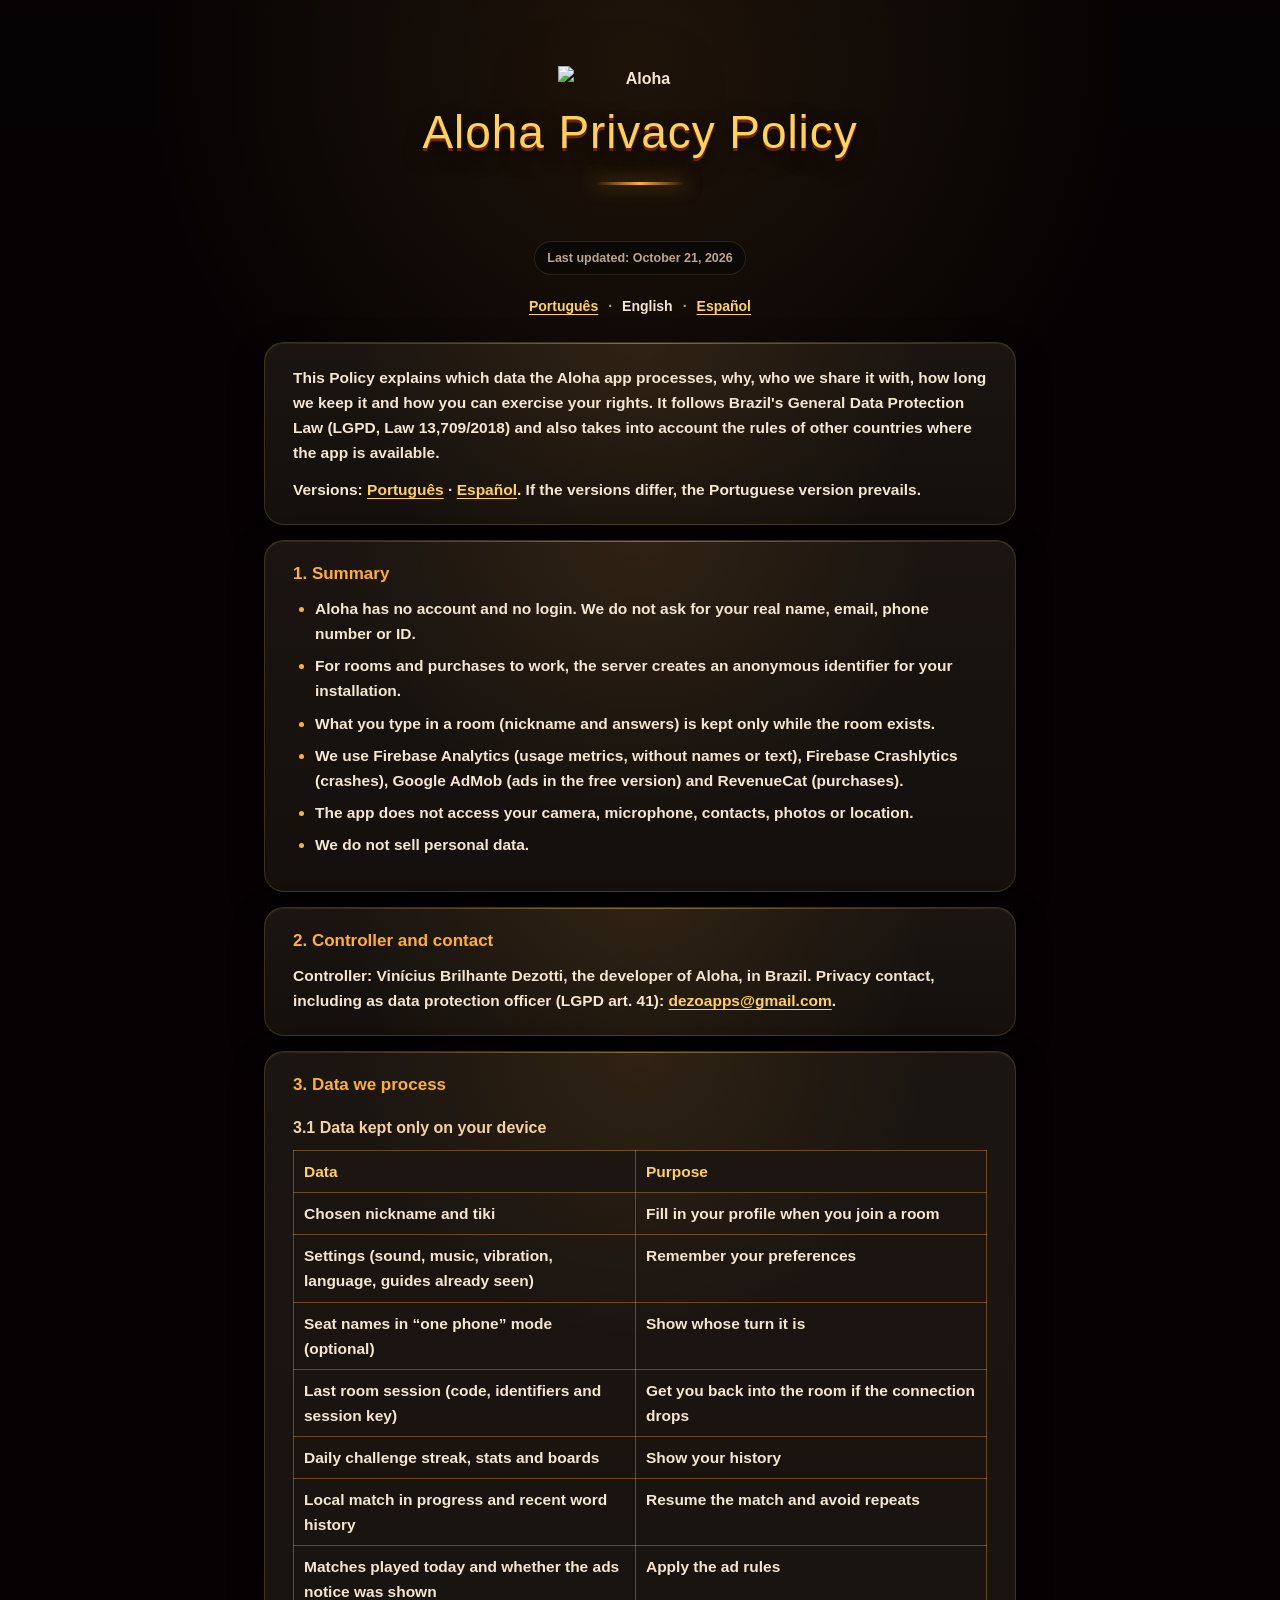
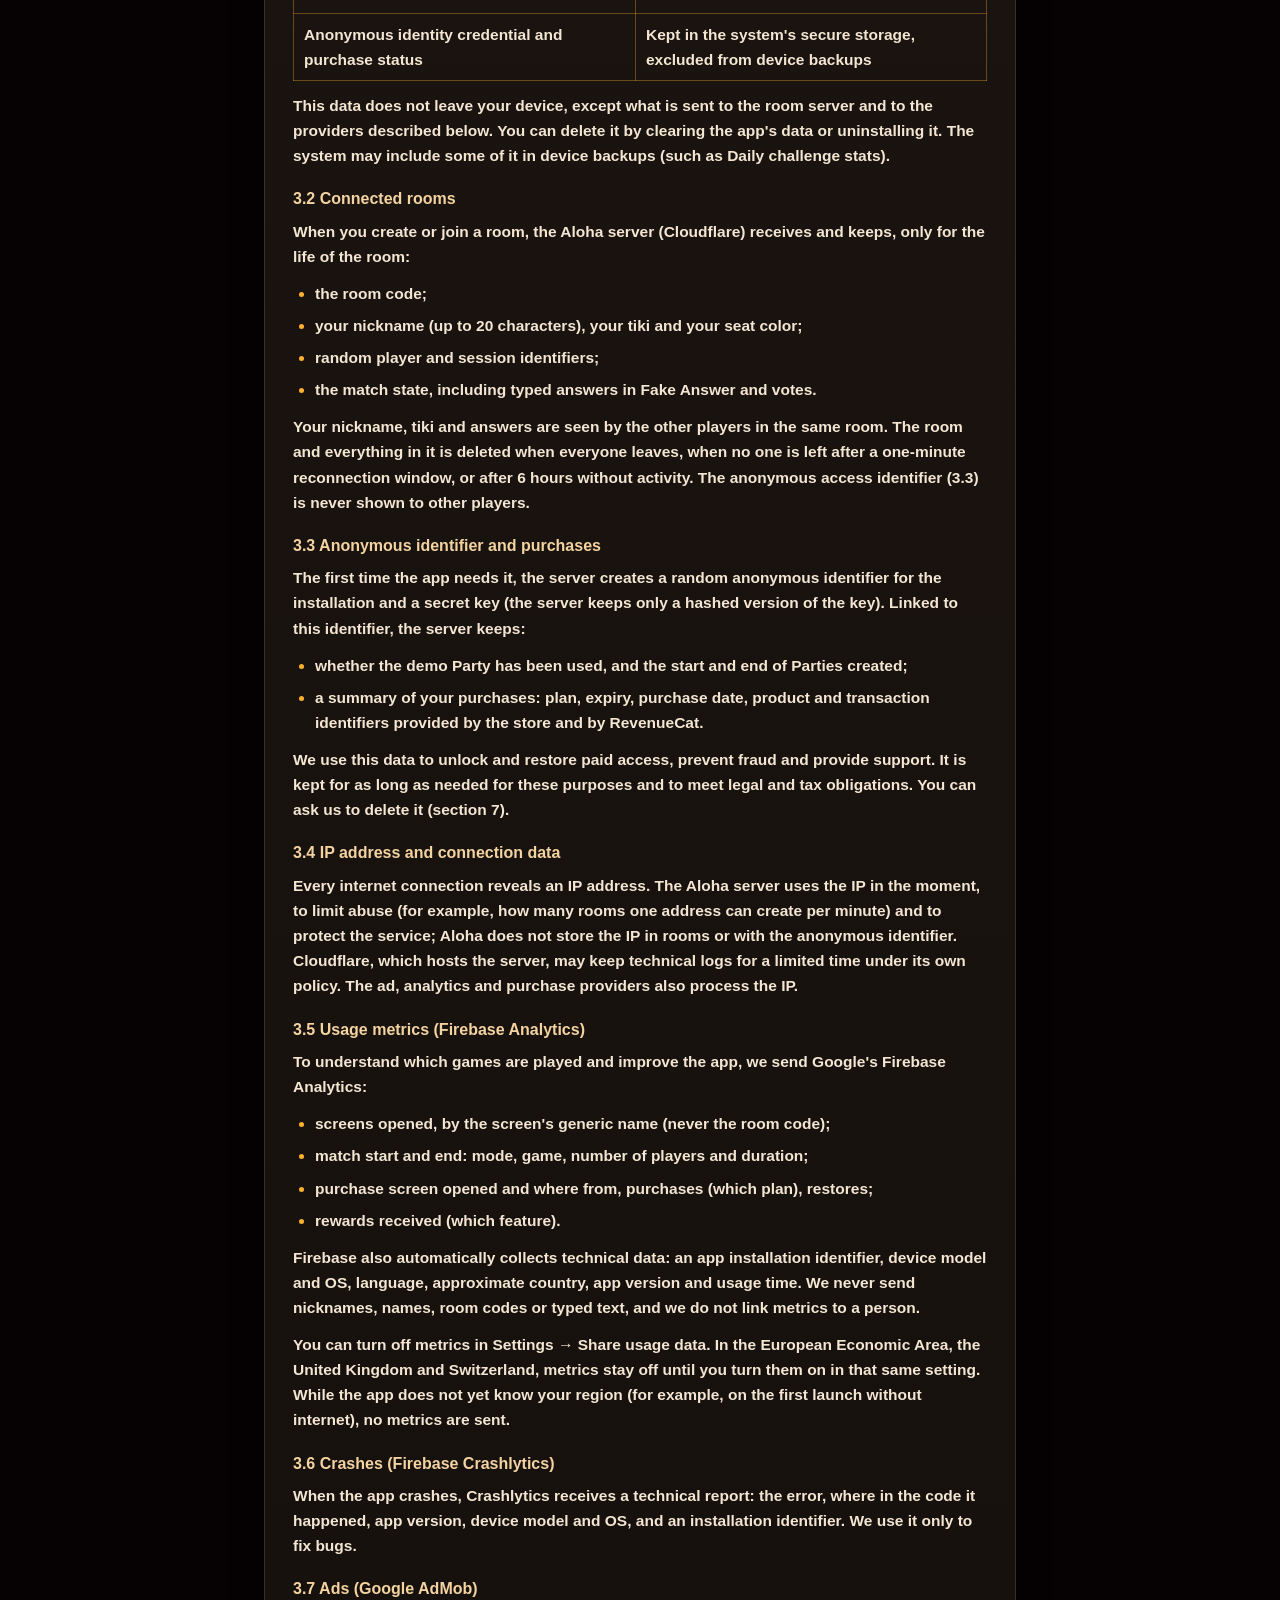
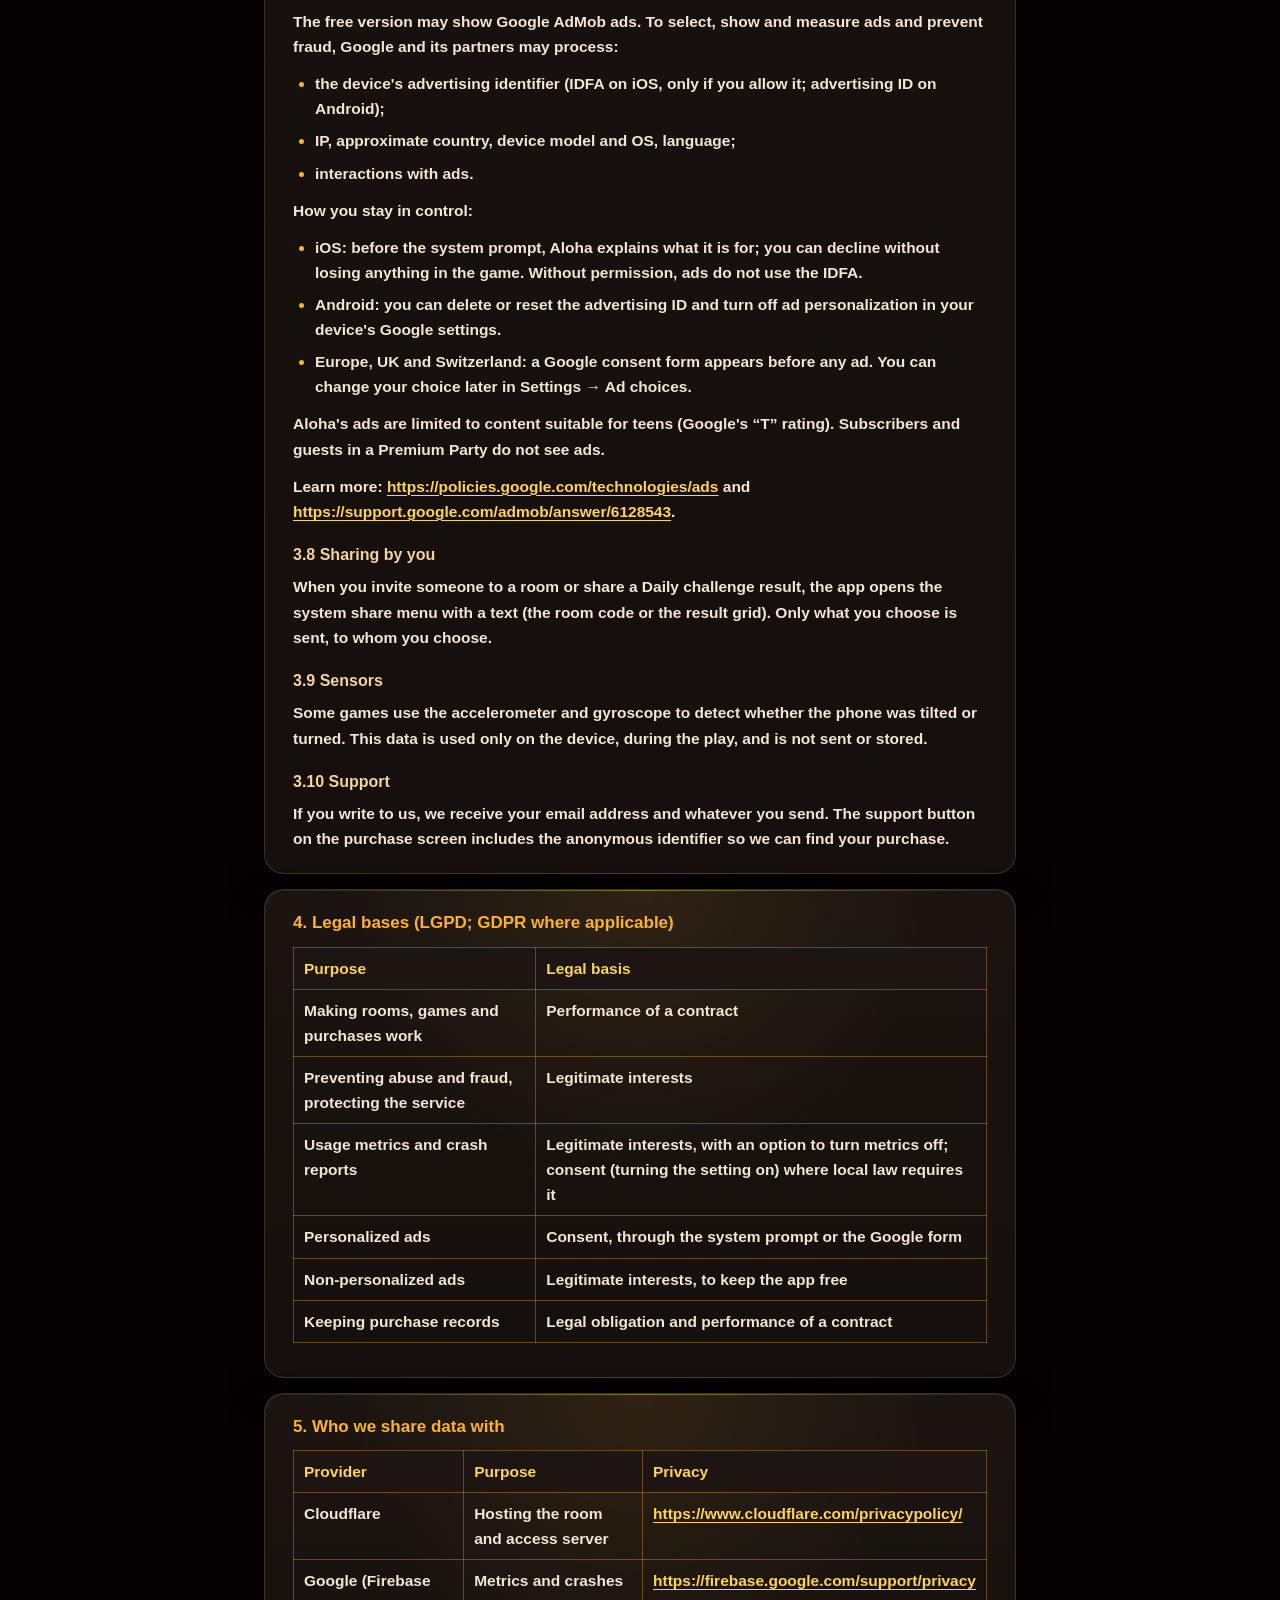
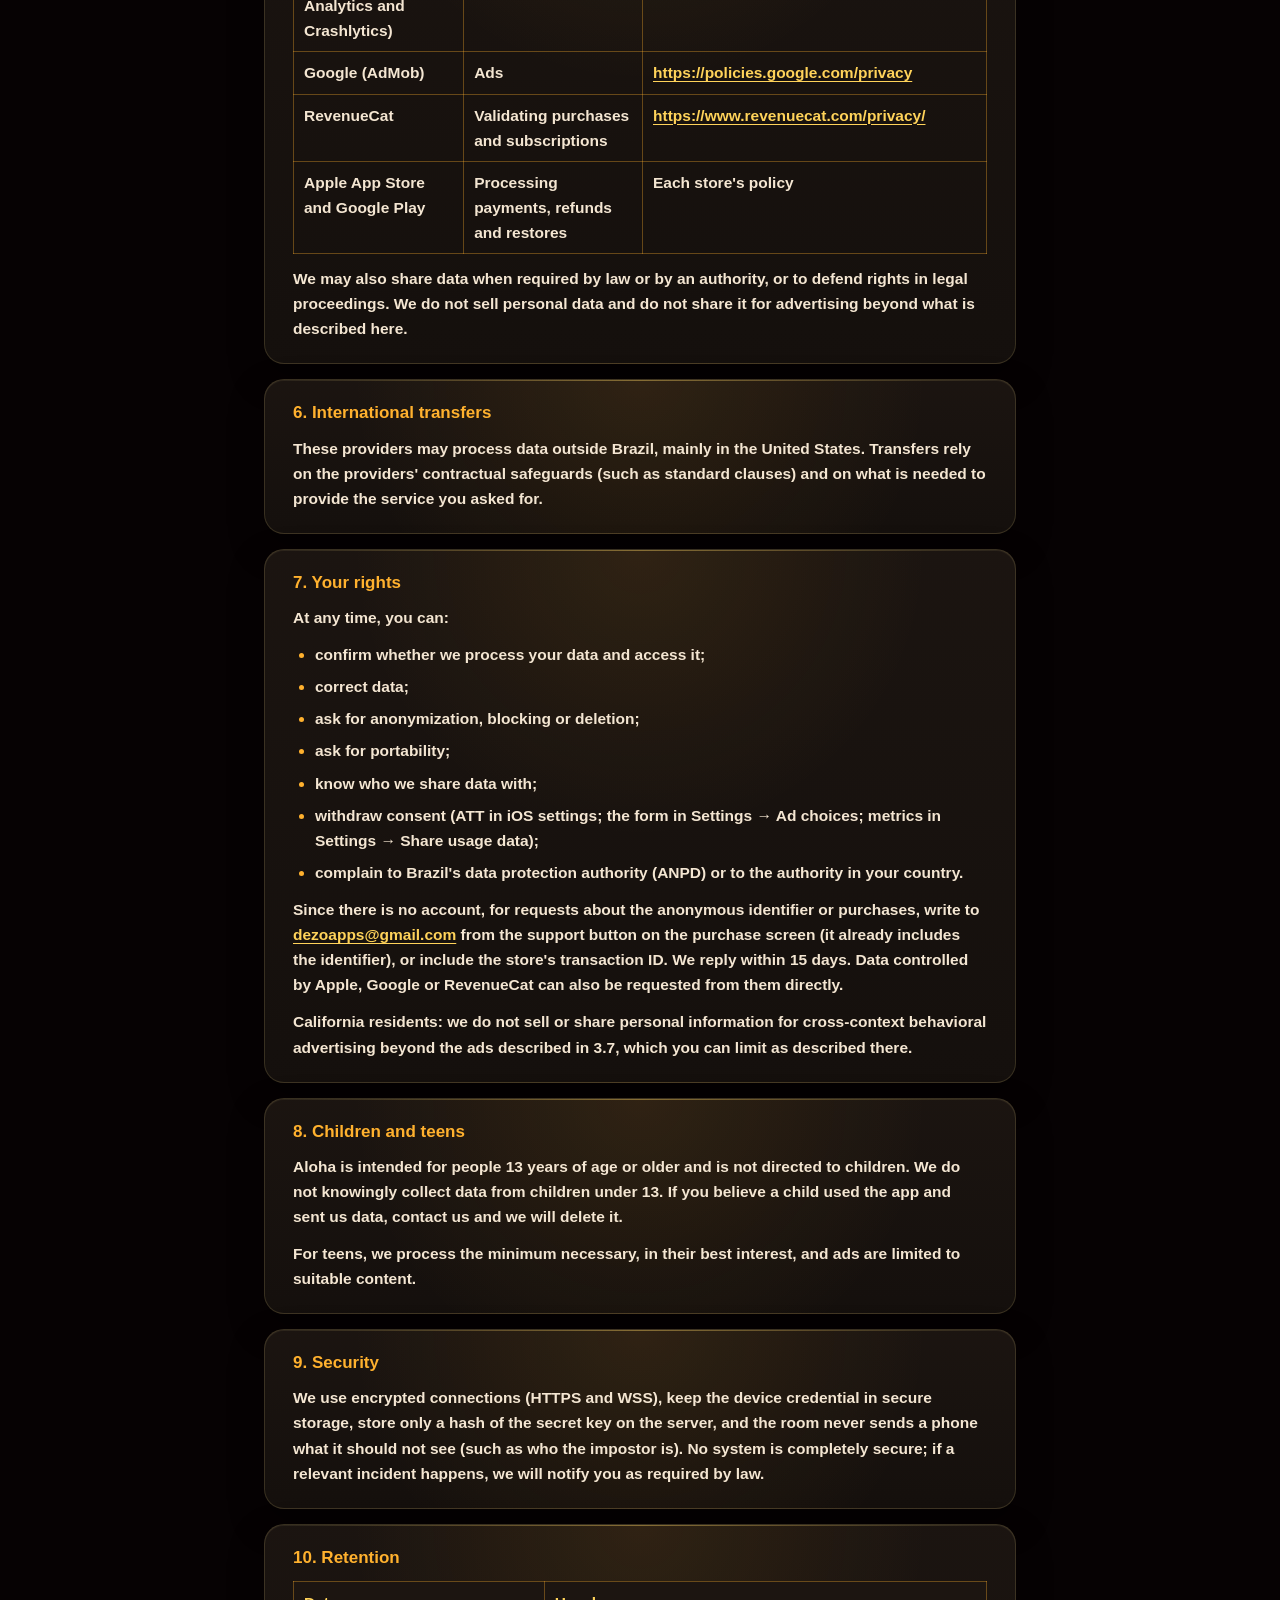
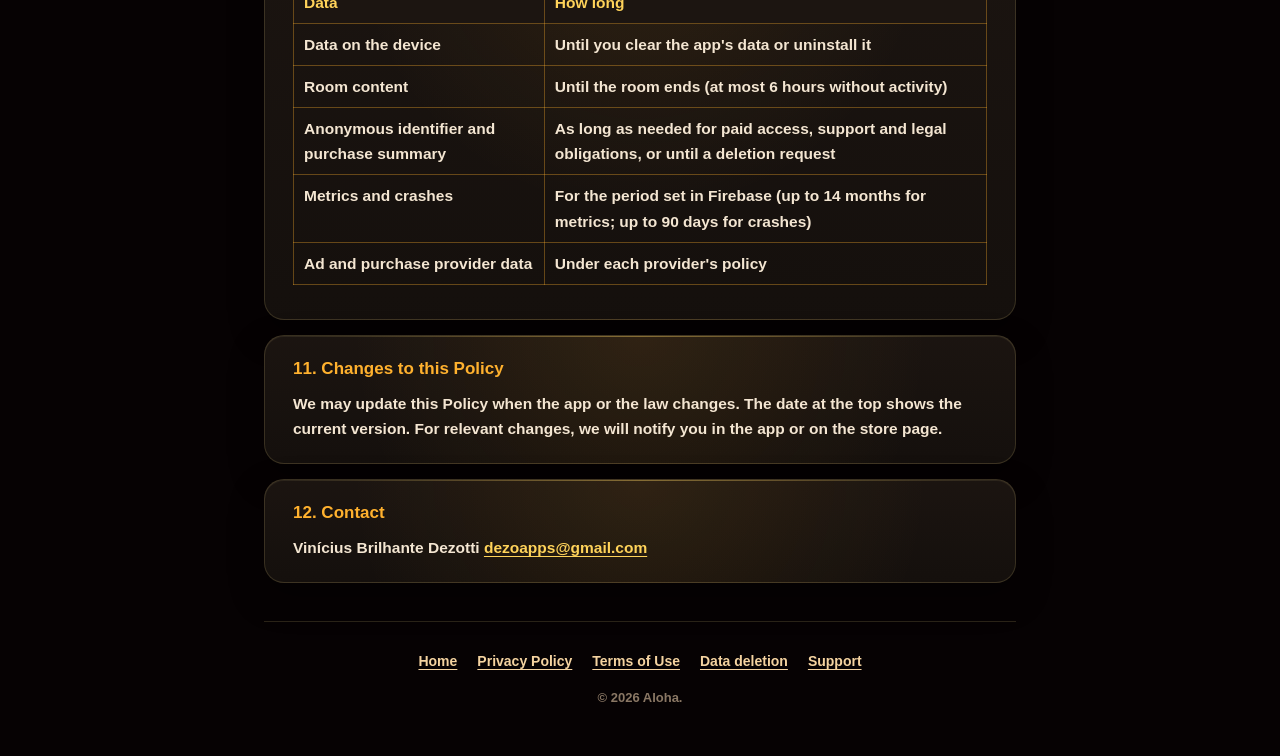
==== privacy-policy/en/index.html @ b7cdd17b "docs(site): atualiza termos e privacidade nos três idiomas" ====
<!doctype html>
<html lang="en">
<head>
<meta charset="utf-8">
<meta name="viewport" content="width=device-width, initial-scale=1">
<title>Aloha Privacy Policy</title>
<meta name="description" content="Aloha Privacy Policy — Aloha.">
<link rel="stylesheet" href="../../assets/style.css">
<link rel="alternate" hreflang="pt-BR" href="https://playaloha.github.io/public/privacy-policy/">
<link rel="alternate" hreflang="en" href="https://playaloha.github.io/public/privacy-policy/en/">
<link rel="alternate" hreflang="es" href="https://playaloha.github.io/public/privacy-policy/es/">
</head>
<body>
<main>
  <div class="hero">
    <img class="logo small" src="../../assets/aloha-logo-hero.png" alt="Aloha">
    <h1>Aloha Privacy Policy</h1>
  </div>

  <p class="updated">Last updated: October 21, 2026</p>
  <nav class="language-links" aria-label="Languages">
    <a href="../../privacy-policy/" hreflang="pt-BR" lang="pt-BR">Português</a> · <a href="../../privacy-policy/en/" hreflang="en" lang="en" aria-current="page">English</a> · <a href="../../privacy-policy/es/" hreflang="es" lang="es">Español</a>
  </nav>

  <article class="legal">
    <section>
      <p>This Policy explains which data the Aloha app processes, why, who we share it with, how long we keep it and how you can exercise your rights. It follows Brazil's General Data Protection Law (LGPD, Law 13,709/2018) and also takes into account the rules of other countries where the app is available.</p>
      <p>Versions: <a href="../../privacy-policy/">Português</a> · <a href="../../privacy-policy/es/">Español</a>. If the versions differ, the Portuguese version prevails.</p>
    </section>
    <section>
      <h2>1. Summary</h2>
      <ul>
      <li>Aloha has <strong>no account and no login</strong>. We do not ask for your real name, email, phone number or ID.</li>
      <li>For rooms and purchases to work, the server creates an <strong>anonymous identifier</strong> for your installation.</li>
      <li>What you type in a room (nickname and answers) is kept <strong>only while the room exists</strong>.</li>
      <li>We use <strong>Firebase Analytics</strong> (usage metrics, without names or text), <strong>Firebase Crashlytics</strong> (crashes), <strong>Google AdMob</strong> (ads in the free version) and <strong>RevenueCat</strong> (purchases).</li>
      <li>The app <strong>does not access</strong> your camera, microphone, contacts, photos or location.</li>
      <li>We <strong>do not sell</strong> personal data.</li>
      </ul>
    </section>
    <section>
      <h2>2. Controller and contact</h2>
      <p>Controller: <strong>Vinícius Brilhante Dezotti</strong>, the developer of Aloha, in Brazil.
      Privacy contact, including as data protection officer (LGPD art. 41): <a href="mailto:dezoapps@gmail.com">dezoapps@gmail.com</a>.</p>
    </section>
    <section>
      <h2>3. Data we process</h2>
      <h3>3.1 Data kept only on your device</h3>
      <table>
      <thead>
      <tr>
      <th>Data</th>
      <th>Purpose</th>
      </tr>
      </thead>
      <tbody>
      <tr>
      <td>Chosen nickname and tiki</td>
      <td>Fill in your profile when you join a room</td>
      </tr>
      <tr>
      <td>Settings (sound, music, vibration, language, guides already seen)</td>
      <td>Remember your preferences</td>
      </tr>
      <tr>
      <td>Seat names in “one phone” mode (optional)</td>
      <td>Show whose turn it is</td>
      </tr>
      <tr>
      <td>Last room session (code, identifiers and session key)</td>
      <td>Get you back into the room if the connection drops</td>
      </tr>
      <tr>
      <td>Daily challenge streak, stats and boards</td>
      <td>Show your history</td>
      </tr>
      <tr>
      <td>Local match in progress and recent word history</td>
      <td>Resume the match and avoid repeats</td>
      </tr>
      <tr>
      <td>Matches played today and whether the ads notice was shown</td>
      <td>Apply the ad rules</td>
      </tr>
      <tr>
      <td>Anonymous identity credential and purchase status</td>
      <td>Kept in the system's <strong>secure storage</strong>, excluded from device backups</td>
      </tr>
      </tbody>
      </table>
      <p>This data does not leave your device, except what is sent to the room server and to the providers described below. You can delete it by clearing the app's data or uninstalling it. The system may include some of it in device backups (such as Daily challenge stats).</p>
      <h3>3.2 Connected rooms</h3>
      <p>When you create or join a room, the Aloha server (Cloudflare) receives and keeps, <strong>only for the life of the room</strong>:</p>
      <ul>
      <li>the room code;</li>
      <li>your nickname (up to 20 characters), your tiki and your seat color;</li>
      <li>random player and session identifiers;</li>
      <li>the match state, including <strong>typed answers</strong> in Fake Answer and votes.</li>
      </ul>
      <p>Your nickname, tiki and answers are seen by the other players in the same room. <strong>The room and everything in it is deleted</strong> when everyone leaves, when no one is left after a one-minute reconnection window, or after 6 hours without activity. The anonymous access identifier (3.3) is never shown to other players.</p>
      <h3>3.3 Anonymous identifier and purchases</h3>
      <p>The first time the app needs it, the server creates a random <strong>anonymous identifier</strong> for the installation and a secret key (the server keeps only a hashed version of the key). Linked to this identifier, the server keeps:</p>
      <ul>
      <li>whether the demo Party has been used, and the start and end of Parties created;</li>
      <li>a summary of your purchases: plan, expiry, purchase date, product and transaction identifiers provided by the store and by RevenueCat.</li>
      </ul>
      <p>We use this data to unlock and restore paid access, prevent fraud and provide support. It is kept for as long as needed for these purposes and to meet legal and tax obligations. You can ask us to delete it (section 7).</p>
      <h3>3.4 IP address and connection data</h3>
      <p>Every internet connection reveals an IP address. The Aloha server uses the IP <strong>in the moment</strong>, to limit abuse (for example, how many rooms one address can create per minute) and to protect the service; Aloha does not store the IP in rooms or with the anonymous identifier. Cloudflare, which hosts the server, may keep technical logs for a limited time under its own policy. The ad, analytics and purchase providers also process the IP.</p>
      <h3>3.5 Usage metrics (Firebase Analytics)</h3>
      <p>To understand which games are played and improve the app, we send Google's Firebase Analytics:</p>
      <ul>
      <li>screens opened, by the screen's generic name (never the room code);</li>
      <li>match start and end: mode, game, number of players and duration;</li>
      <li>purchase screen opened and where from, purchases (which plan), restores;</li>
      <li>rewards received (which feature).</li>
      </ul>
      <p>Firebase also automatically collects technical data: an app installation identifier, device model and OS, language, approximate country, app version and usage time. <strong>We never send nicknames, names, room codes or typed text</strong>, and we do not link metrics to a person.</p>
      <p>You can <strong>turn off metrics in Settings → Share usage data</strong>. In the European Economic Area, the United Kingdom and Switzerland, metrics stay <strong>off</strong> until you turn them on in that same setting. While the app does not yet know your region (for example, on the first launch without internet), no metrics are sent.</p>
      <h3>3.6 Crashes (Firebase Crashlytics)</h3>
      <p>When the app crashes, Crashlytics receives a technical report: the error, where in the code it happened, app version, device model and OS, and an installation identifier. We use it only to fix bugs.</p>
      <h3>3.7 Ads (Google AdMob)</h3>
      <p>The free version may show Google AdMob ads. To select, show and measure ads and prevent fraud, Google and its partners may process:</p>
      <ul>
      <li>the device's <strong>advertising identifier</strong> (IDFA on iOS, only if you allow it; advertising ID on Android);</li>
      <li>IP, approximate country, device model and OS, language;</li>
      <li>interactions with ads.</li>
      </ul>
      <p>How you stay in control:</p>
      <ul>
      <li><strong>iOS:</strong> before the system prompt, Aloha explains what it is for; you can decline without losing anything in the game. Without permission, ads do not use the IDFA.</li>
      <li><strong>Android:</strong> you can delete or reset the advertising ID and turn off ad personalization in your device's Google settings.</li>
      <li><strong>Europe, UK and Switzerland:</strong> a Google consent form appears before any ad. You can change your choice later in <strong>Settings → Ad choices</strong>.</li>
      </ul>
      <p>Aloha's ads are limited to content suitable for teens (Google's “T” rating). Subscribers and guests in a Premium Party do not see ads.</p>
      <p>Learn more: <a href="https://policies.google.com/technologies/ads">https://policies.google.com/technologies/ads</a> and <a href="https://support.google.com/admob/answer/6128543">https://support.google.com/admob/answer/6128543</a>.</p>
      <h3>3.8 Sharing by you</h3>
      <p>When you invite someone to a room or share a Daily challenge result, the app opens the system share menu with a text (the room code or the result grid). Only what you choose is sent, to whom you choose.</p>
      <h3>3.9 Sensors</h3>
      <p>Some games use the accelerometer and gyroscope to detect whether the phone was tilted or turned. This data is used only on the device, during the play, and is <strong>not sent or stored</strong>.</p>
      <h3>3.10 Support</h3>
      <p>If you write to us, we receive your email address and whatever you send. The support button on the purchase screen includes the anonymous identifier so we can find your purchase.</p>
    </section>
    <section>
      <h2>4. Legal bases (LGPD; GDPR where applicable)</h2>
      <table>
      <thead>
      <tr>
      <th>Purpose</th>
      <th>Legal basis</th>
      </tr>
      </thead>
      <tbody>
      <tr>
      <td>Making rooms, games and purchases work</td>
      <td>Performance of a contract</td>
      </tr>
      <tr>
      <td>Preventing abuse and fraud, protecting the service</td>
      <td>Legitimate interests</td>
      </tr>
      <tr>
      <td>Usage metrics and crash reports</td>
      <td>Legitimate interests, with an option to turn metrics off; consent (turning the setting on) where local law requires it</td>
      </tr>
      <tr>
      <td>Personalized ads</td>
      <td>Consent, through the system prompt or the Google form</td>
      </tr>
      <tr>
      <td>Non-personalized ads</td>
      <td>Legitimate interests, to keep the app free</td>
      </tr>
      <tr>
      <td>Keeping purchase records</td>
      <td>Legal obligation and performance of a contract</td>
      </tr>
      </tbody>
      </table>
    </section>
    <section>
      <h2>5. Who we share data with</h2>
      <table>
      <thead>
      <tr>
      <th>Provider</th>
      <th>Purpose</th>
      <th>Privacy</th>
      </tr>
      </thead>
      <tbody>
      <tr>
      <td>Cloudflare</td>
      <td>Hosting the room and access server</td>
      <td><a href="https://www.cloudflare.com/privacypolicy/">https://www.cloudflare.com/privacypolicy/</a></td>
      </tr>
      <tr>
      <td>Google (Firebase Analytics and Crashlytics)</td>
      <td>Metrics and crashes</td>
      <td><a href="https://firebase.google.com/support/privacy">https://firebase.google.com/support/privacy</a></td>
      </tr>
      <tr>
      <td>Google (AdMob)</td>
      <td>Ads</td>
      <td><a href="https://policies.google.com/privacy">https://policies.google.com/privacy</a></td>
      </tr>
      <tr>
      <td>RevenueCat</td>
      <td>Validating purchases and subscriptions</td>
      <td><a href="https://www.revenuecat.com/privacy/">https://www.revenuecat.com/privacy/</a></td>
      </tr>
      <tr>
      <td>Apple App Store and Google Play</td>
      <td>Processing payments, refunds and restores</td>
      <td>Each store's policy</td>
      </tr>
      </tbody>
      </table>
      <p>We may also share data when required by law or by an authority, or to defend rights in legal proceedings. We <strong>do not sell</strong> personal data and do not share it for advertising beyond what is described here.</p>
    </section>
    <section>
      <h2>6. International transfers</h2>
      <p>These providers may process data outside Brazil, mainly in the United States. Transfers rely on the providers' contractual safeguards (such as standard clauses) and on what is needed to provide the service you asked for.</p>
    </section>
    <section>
      <h2>7. Your rights</h2>
      <p>At any time, you can:</p>
      <ul>
      <li>confirm whether we process your data and access it;</li>
      <li>correct data;</li>
      <li>ask for anonymization, blocking or <strong>deletion</strong>;</li>
      <li>ask for portability;</li>
      <li>know who we share data with;</li>
      <li>withdraw consent (ATT in iOS settings; the form in Settings → Ad choices; metrics in Settings → Share usage data);</li>
      <li>complain to Brazil's data protection authority (ANPD) or to the authority in your country.</li>
      </ul>
      <p>Since there is no account, for requests about the anonymous identifier or purchases, write to <a href="mailto:dezoapps@gmail.com">dezoapps@gmail.com</a> from the support button on the purchase screen (it already includes the identifier), or include the store's transaction ID. We reply within 15 days. Data controlled by Apple, Google or RevenueCat can also be requested from them directly.</p>
      <p><strong>California residents:</strong> we do not sell or share personal information for cross-context behavioral advertising beyond the ads described in 3.7, which you can limit as described there.</p>
    </section>
    <section>
      <h2>8. Children and teens</h2>
      <p>Aloha is intended for people <strong>13 years of age or older</strong> and is not directed to children. We do not knowingly collect data from children under 13. If you believe a child used the app and sent us data, contact us and we will delete it.</p>
      <p>For teens, we process the minimum necessary, in their best interest, and ads are limited to suitable content.</p>
    </section>
    <section>
      <h2>9. Security</h2>
      <p>We use encrypted connections (HTTPS and WSS), keep the device credential in secure storage, store only a hash of the secret key on the server, and the room never sends a phone what it should not see (such as who the impostor is). No system is completely secure; if a relevant incident happens, we will notify you as required by law.</p>
    </section>
    <section>
      <h2>10. Retention</h2>
      <table>
      <thead>
      <tr>
      <th>Data</th>
      <th>How long</th>
      </tr>
      </thead>
      <tbody>
      <tr>
      <td>Data on the device</td>
      <td>Until you clear the app's data or uninstall it</td>
      </tr>
      <tr>
      <td>Room content</td>
      <td>Until the room ends (at most 6 hours without activity)</td>
      </tr>
      <tr>
      <td>Anonymous identifier and purchase summary</td>
      <td>As long as needed for paid access, support and legal obligations, or until a deletion request</td>
      </tr>
      <tr>
      <td>Metrics and crashes</td>
      <td>For the period set in Firebase (up to 14 months for metrics; up to 90 days for crashes)</td>
      </tr>
      <tr>
      <td>Ad and purchase provider data</td>
      <td>Under each provider's policy</td>
      </tr>
      </tbody>
      </table>
    </section>
    <section>
      <h2>11. Changes to this Policy</h2>
      <p>We may update this Policy when the app or the law changes. The date at the top shows the current version. For relevant changes, we will notify you in the app or on the store page.</p>
    </section>
    <section>
      <h2>12. Contact</h2>
      <p>Vinícius Brilhante Dezotti
      <a href="mailto:dezoapps@gmail.com">dezoapps@gmail.com</a></p>
    </section>
  </article>

  <footer>
    <div class="docs">
      <a href="../../">Home</a>
      <a href="../../privacy-policy/en/">Privacy Policy</a>
      <a href="../../terms-of-use/en/">Terms of Use</a>
      <a href="../../data-deletion/">Data deletion</a>
      <a href="../../support/">Support</a>
    </div>
    <p class="copyright">© 2026 Aloha.</p>
  </footer>
</main>
</body>
</html>
---- assets/style.css ----
@font-face {
  font-family: 'LuckiestGuy';
  src: url('LuckiestGuy-Regular.ttf') format('truetype');
  font-weight: 400;
  font-style: normal;
  font-display: swap;
}

@font-face {
  font-family: 'NunitoSans';
  src: url('NunitoSans-Variable.ttf') format('truetype');
  font-weight: 200 1000;
  font-style: normal;
  font-display: swap;
}

:root {
  --canvas: #060203;
  --surface: #15100d;
  --surface-2: #1c1511;
  --panel: #1a120e;
  --teca: #2b1d12;
  --border: rgba(255, 224, 138, 0.15);
  --border-strong: rgba(255, 177, 46, 0.34);
  --text: #f4e6d2;
  --text-muted: #f4d3a0;
  --text-soft: #bca58a;
  --gold: #ffd35a;
  --amber: #ffb12e;
  --orange: #f4771e;
  --orange-deep: #d94b16;
  --success: #5bcb7a;
  --max: 820px;
  color-scheme: dark;
}

* { box-sizing: border-box; }

html {
  background: var(--canvas);
  scroll-behavior: smooth;
}

html, body {
  max-width: 100%;
  overflow-x: hidden;
}

body {
  margin: 0;
  min-height: 100vh;
  background-color: var(--canvas);
  background-image:
    radial-gradient(circle at 50% 7%, rgba(255, 179, 70, 0.10), transparent 31rem),
    linear-gradient(180deg, rgba(3, 10, 10, 0.06), rgba(6, 2, 3, 0.58) 40%, rgba(6, 2, 3, 0.88)),
    url('jungle-night.webp');
  background-position: center top, center top, center top;
  background-size: auto, auto, cover;
  background-attachment: fixed, fixed, fixed;
  background-repeat: no-repeat;
  color: var(--text);
  font-family: 'NunitoSans', Arial, sans-serif;
  font-size: 16px;
  font-weight: 560;
  line-height: 1.62;
  -webkit-text-size-adjust: 100%;
}

::selection {
  color: #2a1500;
  background: var(--gold);
}

a {
  color: var(--gold);
  overflow-wrap: break-word;
  text-decoration-thickness: 1px;
  text-underline-offset: 3px;
}

a:hover { color: #ffe08a; }

a:focus-visible {
  outline: 3px solid var(--gold);
  outline-offset: 4px;
  border-radius: 6px;
}

img {
  max-width: 100%;
  height: auto;
}

main {
  width: min(100%, var(--max));
  margin: 0 auto;
  padding: clamp(24px, 6vw, 58px) clamp(18px, 5vw, 34px) 44px;
}

.hero {
  position: relative;
  text-align: center;
  margin: 0 auto clamp(28px, 6vw, 46px);
  padding: 8px 0 24px;
}

.hero::after {
  content: '';
  display: block;
  width: 92px;
  height: 3px;
  margin: 24px auto 0;
  border-radius: 999px;
  background: linear-gradient(90deg, transparent, var(--amber), transparent);
  box-shadow: 0 0 18px rgba(255, 177, 46, 0.52);
}

.logo {
  display: block;
  width: clamp(188px, 42vw, 268px);
  height: auto;
  object-fit: contain;
  filter: drop-shadow(0 16px 32px rgba(0, 0, 0, 0.62));
  margin: 0 auto 14px;
}

.logo.small {
  width: clamp(118px, 27vw, 164px);
  margin-bottom: 16px;
}

.eyebrow {
  margin: 0 0 10px;
  color: var(--text-muted);
  font-size: 12px;
  font-weight: 900;
  letter-spacing: 0.16em;
  text-transform: uppercase;
}

h1,
.card h2 {
  font-family: 'LuckiestGuy', Arial, sans-serif;
  font-weight: 400;
}

h1 {
  margin: 0 0 10px;
  color: var(--gold);
  font-size: clamp(30px, 7vw, 46px);
  letter-spacing: 0.02em;
  line-height: 1.08;
  text-shadow:
    0 3px 0 #6b2609,
    0 8px 20px rgba(0, 0, 0, 0.62);
}

.home-title {
  position: absolute;
  width: 1px;
  height: 1px;
  padding: 0;
  margin: -1px;
  overflow: hidden;
  clip: rect(0, 0, 0, 0);
  white-space: nowrap;
  border: 0;
}

.lead {
  max-width: 54ch;
  margin: 0 auto;
  color: var(--text);
  font-size: clamp(15px, 2.2vw, 17px);
  font-weight: 650;
  text-wrap: balance;
}

.mode-strip {
  display: flex;
  justify-content: center;
  gap: 8px;
  flex-wrap: wrap;
  margin-top: 20px;
}

.mode-strip span {
  padding: 7px 12px;
  border: 1px solid var(--border-strong);
  border-radius: 999px;
  background: linear-gradient(180deg, rgba(42, 29, 18, 0.92), rgba(21, 16, 13, 0.92));
  color: var(--text-muted);
  box-shadow: inset 0 1px 0 rgba(255, 228, 176, 0.10), 0 5px 14px rgba(0, 0, 0, 0.30);
  font-size: 12px;
  font-weight: 850;
  letter-spacing: 0.02em;
}

.card,
.legal section {
  position: relative;
  overflow: hidden;
  background:
    radial-gradient(circle at 50% 0%, rgba(255, 177, 46, 0.09), transparent 18rem),
    linear-gradient(180deg, rgba(28, 21, 17, 0.97), rgba(21, 16, 13, 0.98));
  border: 1px solid var(--border);
  box-shadow:
    inset 0 1px 0 rgba(255, 228, 176, 0.06),
    0 14px 34px rgba(0, 0, 0, 0.34);
}

.card::before,
.legal section::before {
  content: '';
  position: absolute;
  inset: 0 0 auto;
  height: 1px;
  background: linear-gradient(90deg, transparent, rgba(255, 211, 90, 0.38), transparent);
  pointer-events: none;
}

.card {
  min-height: 172px;
  border-radius: 24px;
  padding: 24px clamp(20px, 4vw, 28px);
  transition: transform 180ms ease, border-color 180ms ease, box-shadow 180ms ease;
}

.card:hover {
  transform: translateY(-3px);
  border-color: var(--border-strong);
  box-shadow:
    inset 0 1px 0 rgba(255, 228, 176, 0.09),
    0 18px 42px rgba(0, 0, 0, 0.44),
    0 0 24px rgba(244, 119, 30, 0.08);
}

.card h2 {
  margin: 0 0 10px;
  color: var(--amber);
  font-size: 21px;
  line-height: 1.15;
  text-shadow: 0 2px 0 #5a210a;
}

.card h2 a {
  color: inherit;
  text-decoration: none;
}

.card h2 a::after {
  content: '';
  position: absolute;
  inset: 0;
}

.card p {
  margin: 0;
  color: var(--text);
}

.card-grid {
  display: grid;
  grid-template-columns: repeat(2, minmax(0, 1fr));
  gap: 16px;
}

.email-btn {
  display: inline-flex;
  min-height: 48px;
  align-items: center;
  justify-content: center;
  margin-top: 6px;
  padding: 12px 22px;
  border: 1px solid #ffe08a;
  border-radius: 16px;
  background: linear-gradient(180deg, #f5b83a, #f08a24 56%, #d85b18);
  color: #2a1500;
  box-shadow: inset 0 1px 0 rgba(255, 255, 255, 0.32), 0 6px 14px rgba(0, 0, 0, 0.38);
  font-weight: 900;
  text-decoration: none;
}

.email-btn:hover {
  color: #160b00;
  filter: brightness(1.06);
}

.legal {
  color: var(--text);
  font-size: 15.5px;
}

.legal .updated,
.updated {
  width: fit-content;
  margin: -14px auto 30px;
  padding: 6px 12px;
  border: 1px solid rgba(255, 224, 138, 0.12);
  border-radius: 999px;
  background: rgba(11, 7, 6, 0.72);
  color: var(--text-soft);
  font-size: 12.5px;
}

.legal section {
  border-radius: 20px;
  padding: 22px clamp(18px, 4vw, 28px);
  margin-bottom: 15px;
}

.legal h2 {
  margin: 0 0 11px;
  color: var(--amber);
  font-size: 17px;
  line-height: 1.3;
}

.legal p { margin: 0 0 12px; }
.legal p:last-child { margin-bottom: 0; }

.legal ul,
.legal ol {
  margin: 0 0 12px;
  padding-left: 22px;
}

.legal li { margin-bottom: 7px; }
.legal li:last-child { margin-bottom: 0; }
.legal li::marker { color: var(--amber); font-weight: 900; }

footer {
  margin-top: 38px;
  padding: 28px 20px 4px;
  border-top: 1px solid var(--border);
  text-align: center;
}

.socials {
  display: flex;
  justify-content: center;
  gap: 14px;
  margin-bottom: 18px;
}

.socials a {
  display: inline-flex;
  width: 48px;
  height: 48px;
  align-items: center;
  justify-content: center;
  border: 1px solid var(--border);
  border-radius: 16px;
  background: linear-gradient(180deg, var(--surface-2), var(--surface));
  box-shadow: inset 0 1px 0 rgba(255, 228, 176, 0.07), 0 6px 14px rgba(0, 0, 0, 0.28);
}

.socials svg {
  width: 20px;
  height: 20px;
  fill: var(--text-muted);
}

.docs {
  display: flex;
  justify-content: center;
  gap: 12px 20px;
  flex-wrap: wrap;
  margin-bottom: 14px;
  font-size: 14px;
  font-weight: 750;
}

.docs a { color: var(--text-muted); }

.copyright {
  margin: 0;
  color: var(--text-soft);
  font-size: 13px;
  opacity: 0.72;
}

@media (max-width: 620px) {
  body { background-attachment: scroll, scroll, scroll; }
  main { padding-top: 22px; }
  .card-grid { grid-template-columns: 1fr; }
  .card { min-height: 0; }
  .mode-strip { gap: 6px; }
  .mode-strip span { padding: 6px 10px; font-size: 11.5px; }
}

@media (max-width: 380px) {
  body { font-size: 15px; }
  main { padding-inline: 14px; }
  .logo { width: 184px; }
  .logo.small { width: 112px; }
  .card, .legal section { padding: 18px 16px; border-radius: 16px; }
  .card h2 { font-size: 19px; }
  .legal h2 { font-size: 16px; }
  .docs { gap: 10px 16px; font-size: 13px; }
}

@media (prefers-reduced-motion: reduce) {
  html { scroll-behavior: auto; }
  .card { transition: none; }
}

.language-links {
  display: flex;
  justify-content: center;
  align-items: center;
  gap: 10px;
  flex-wrap: wrap;
  margin: -10px 0 24px;
  color: var(--text-soft);
  font-size: 14px;
  font-weight: 750;
}

.language-links a[aria-current="page"] {
  color: var(--text);
  text-decoration: none;
}

.legal h3 {
  margin: 20px 0 9px;
  color: var(--text-muted);
  font-size: 16px;
  line-height: 1.35;
}

.legal table {
  display: block;
  width: 100%;
  overflow-x: auto;
  border-collapse: collapse;
  margin: 12px 0;
}

.legal th,
.legal td {
  min-width: 110px;
  padding: 8px 10px;
  border: 1px solid var(--border-strong);
  text-align: left;
  vertical-align: top;
}

.legal th {
  color: var(--gold);
  background: var(--surface-2);
}
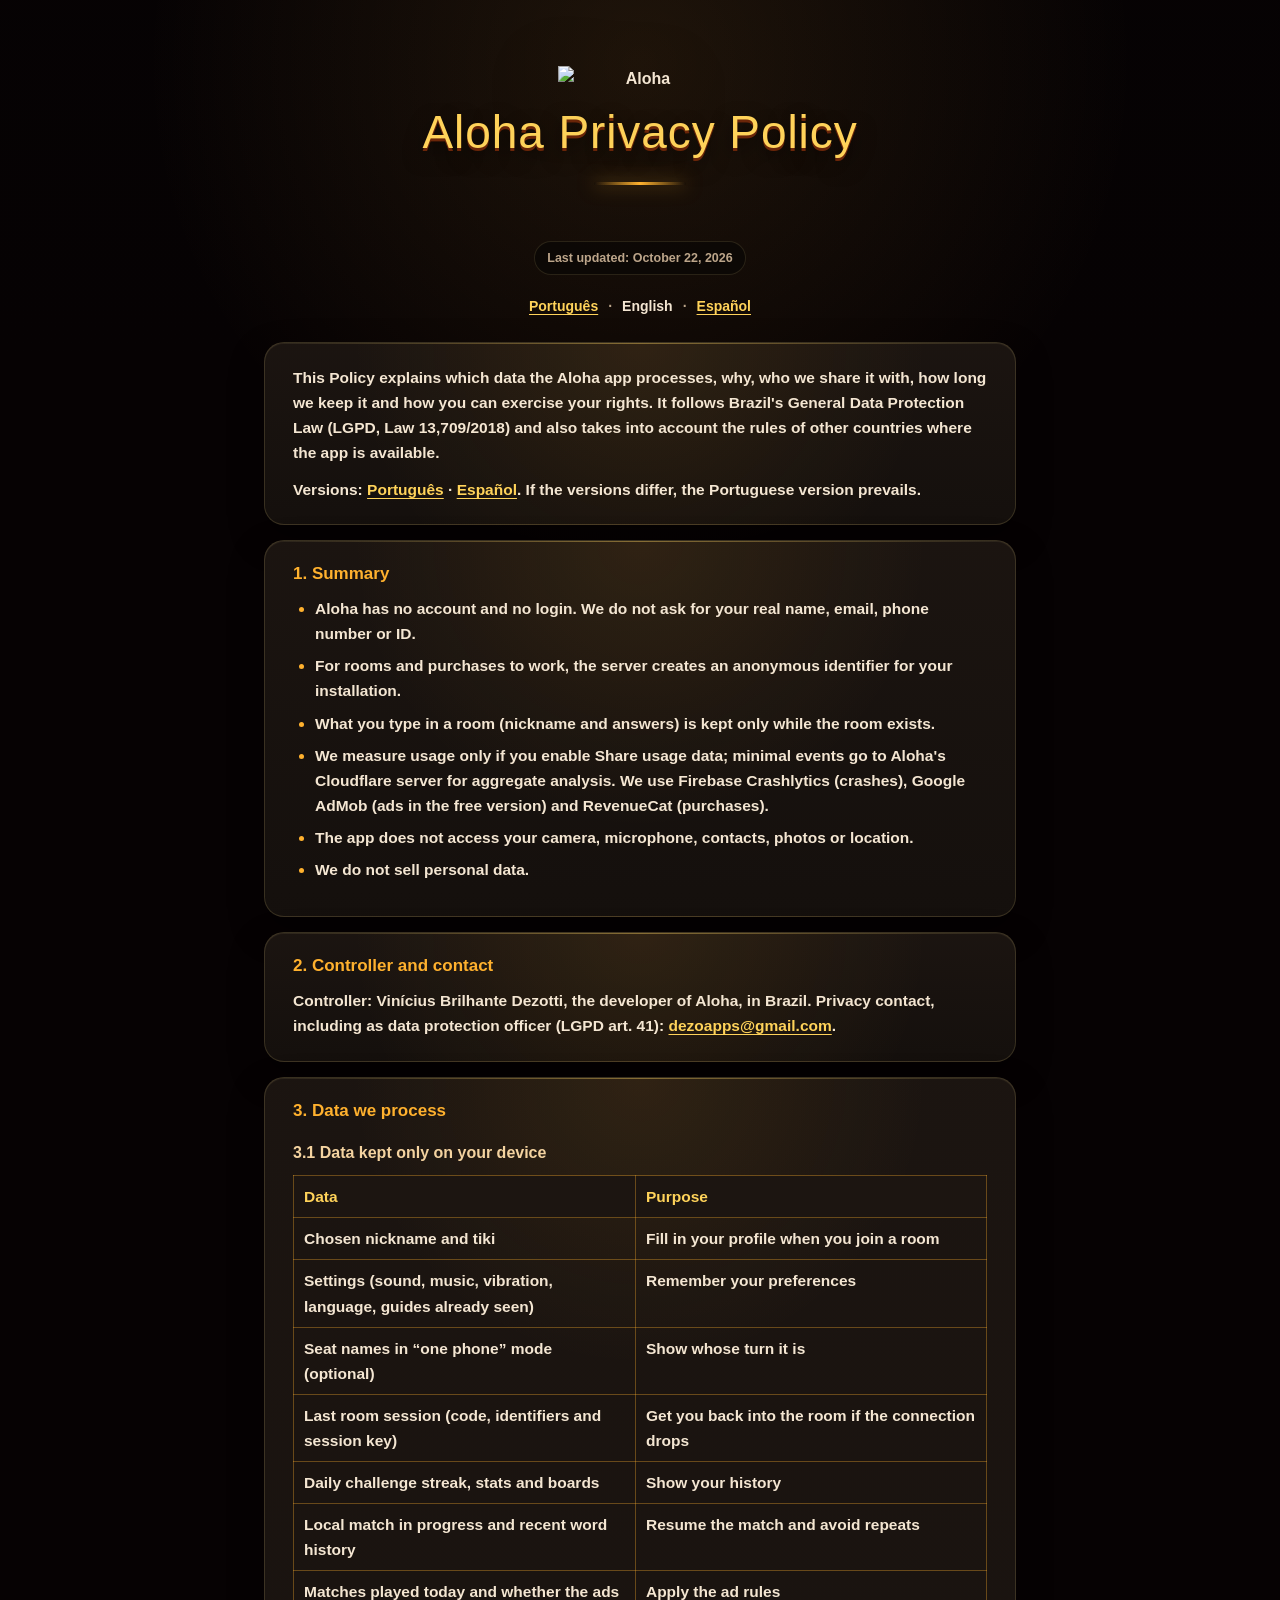
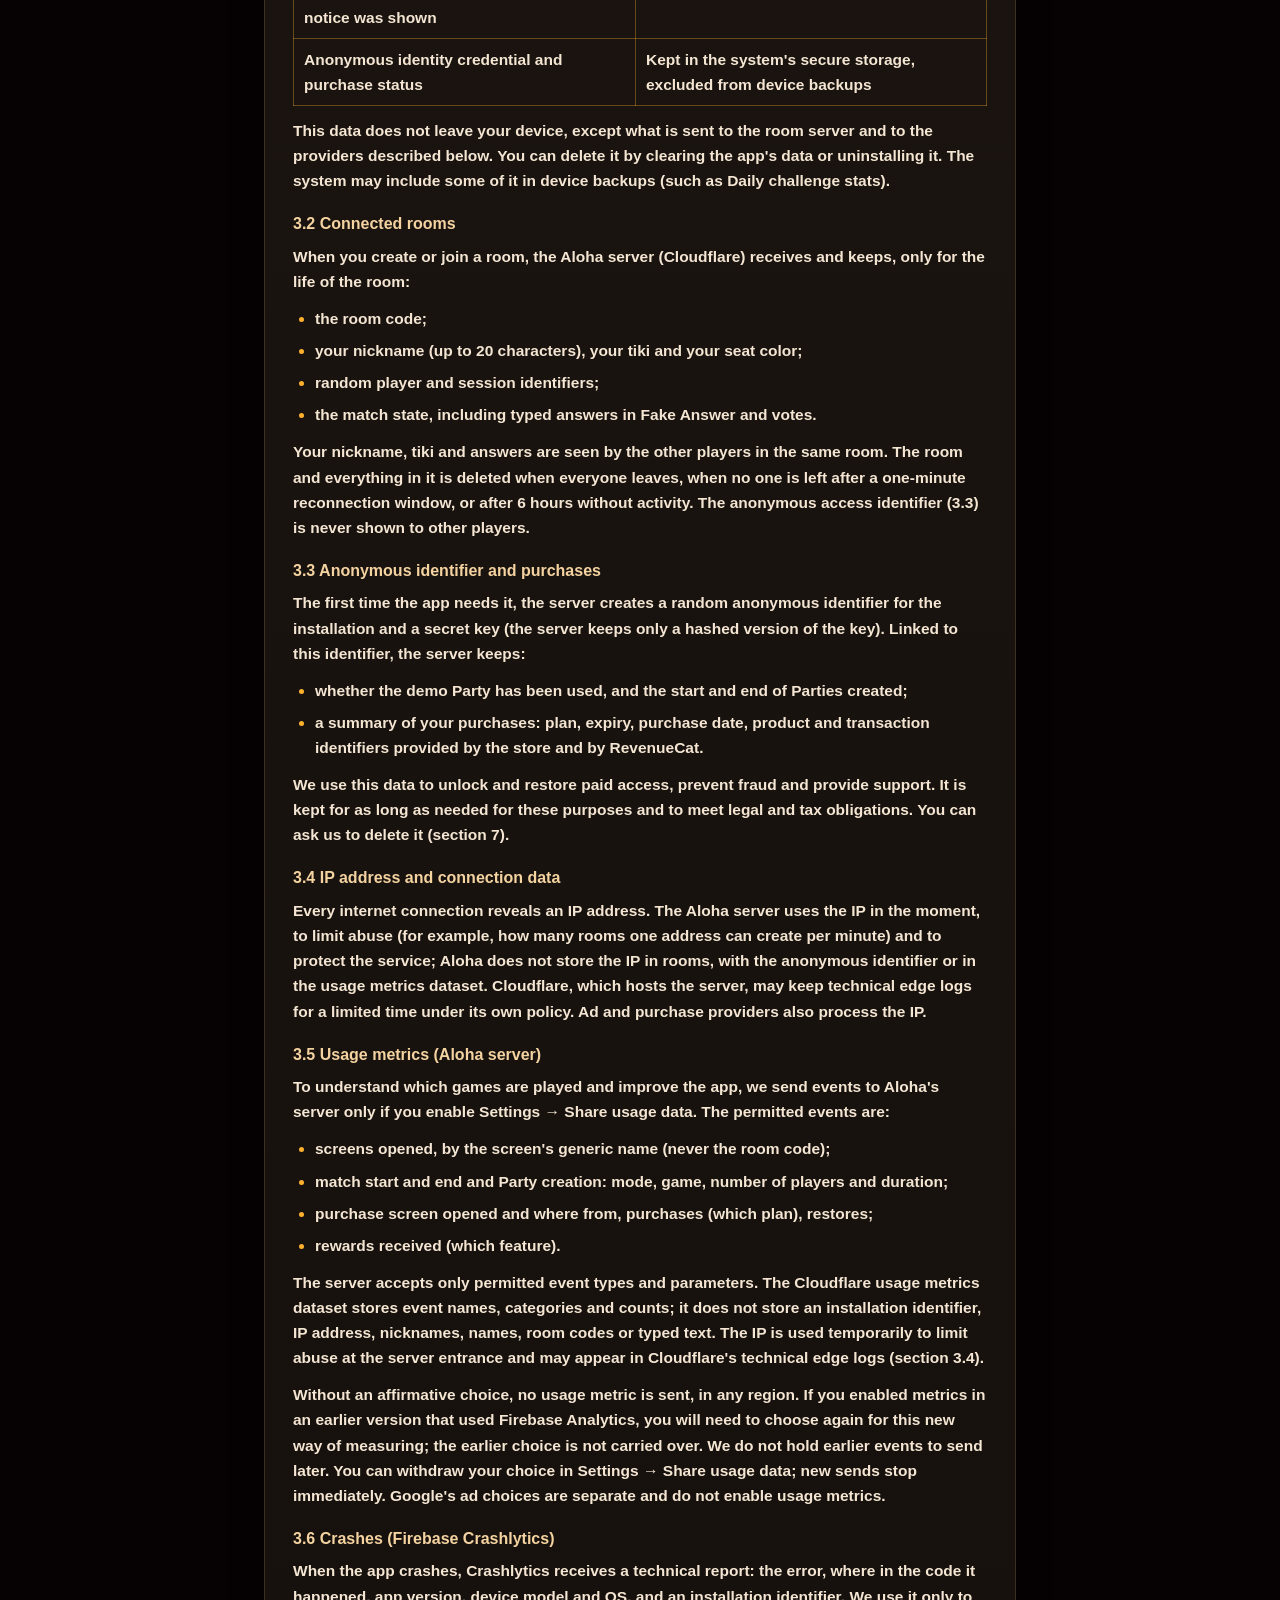
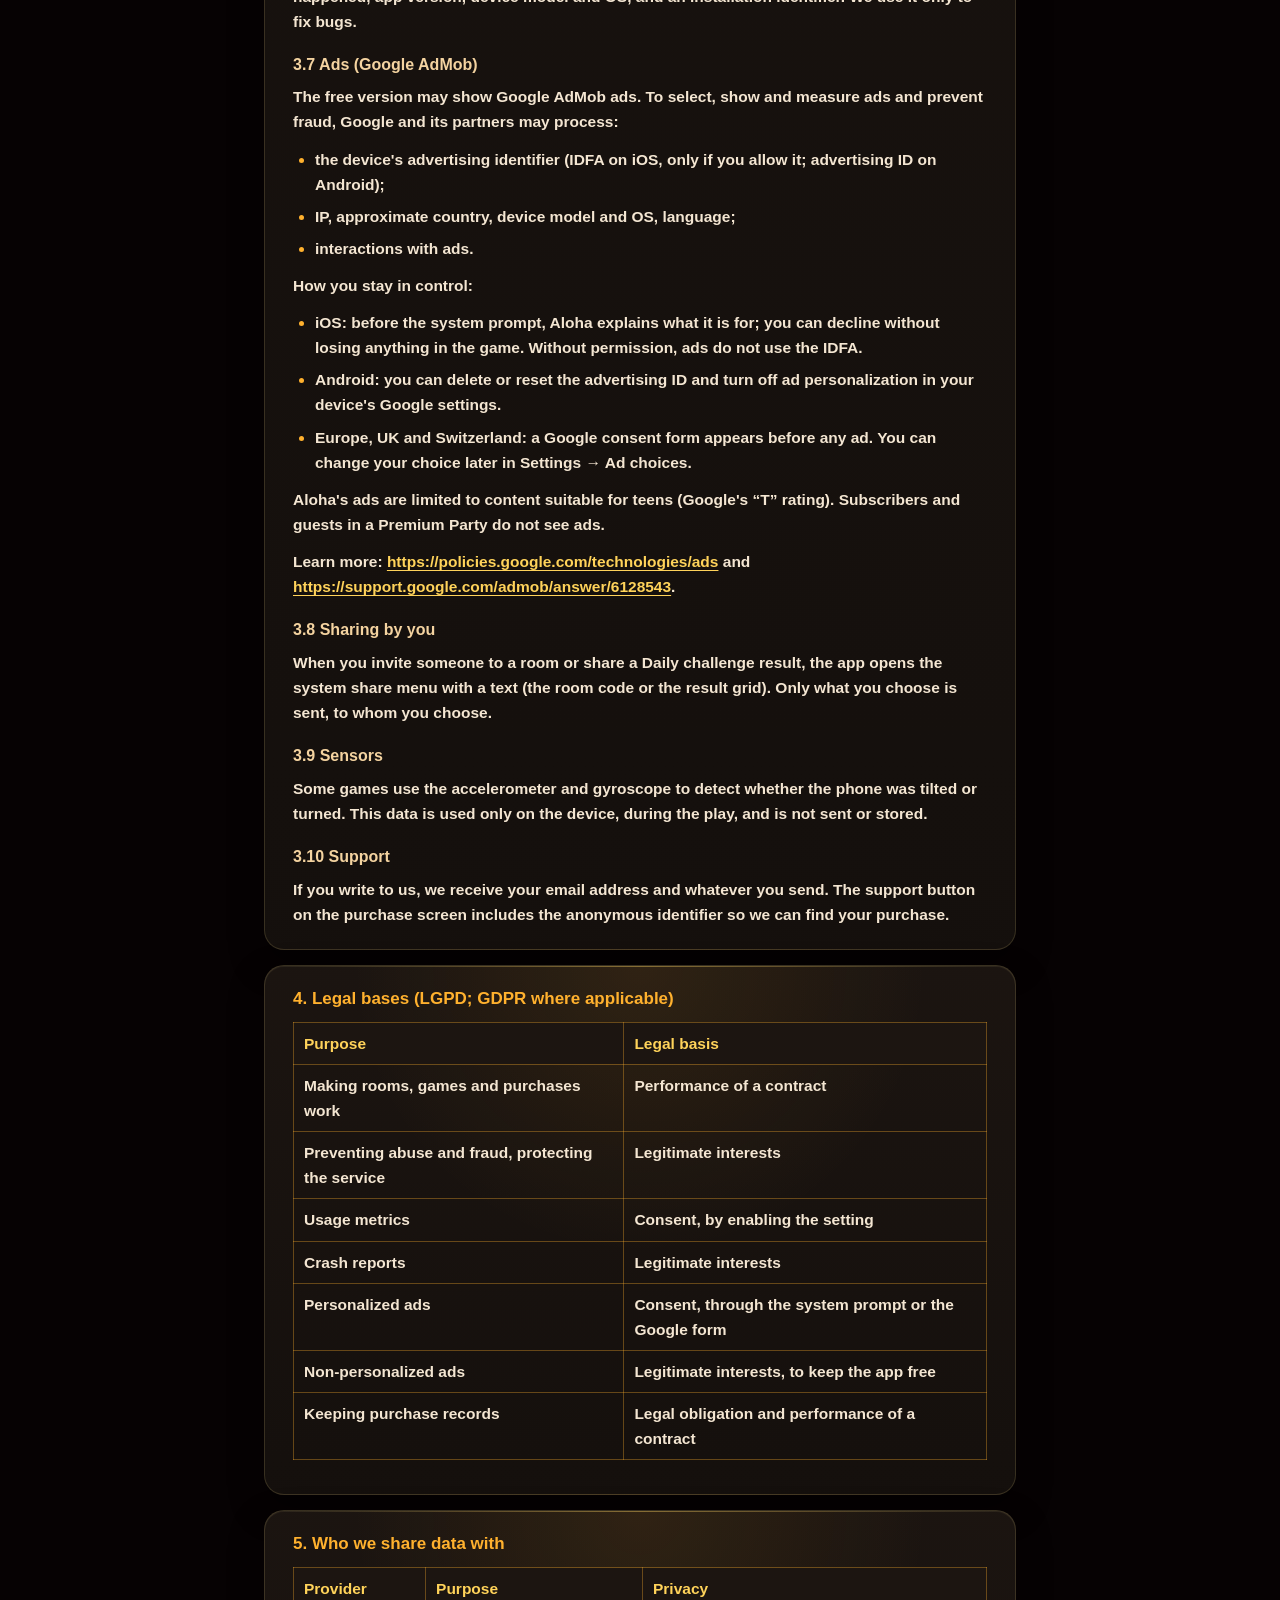
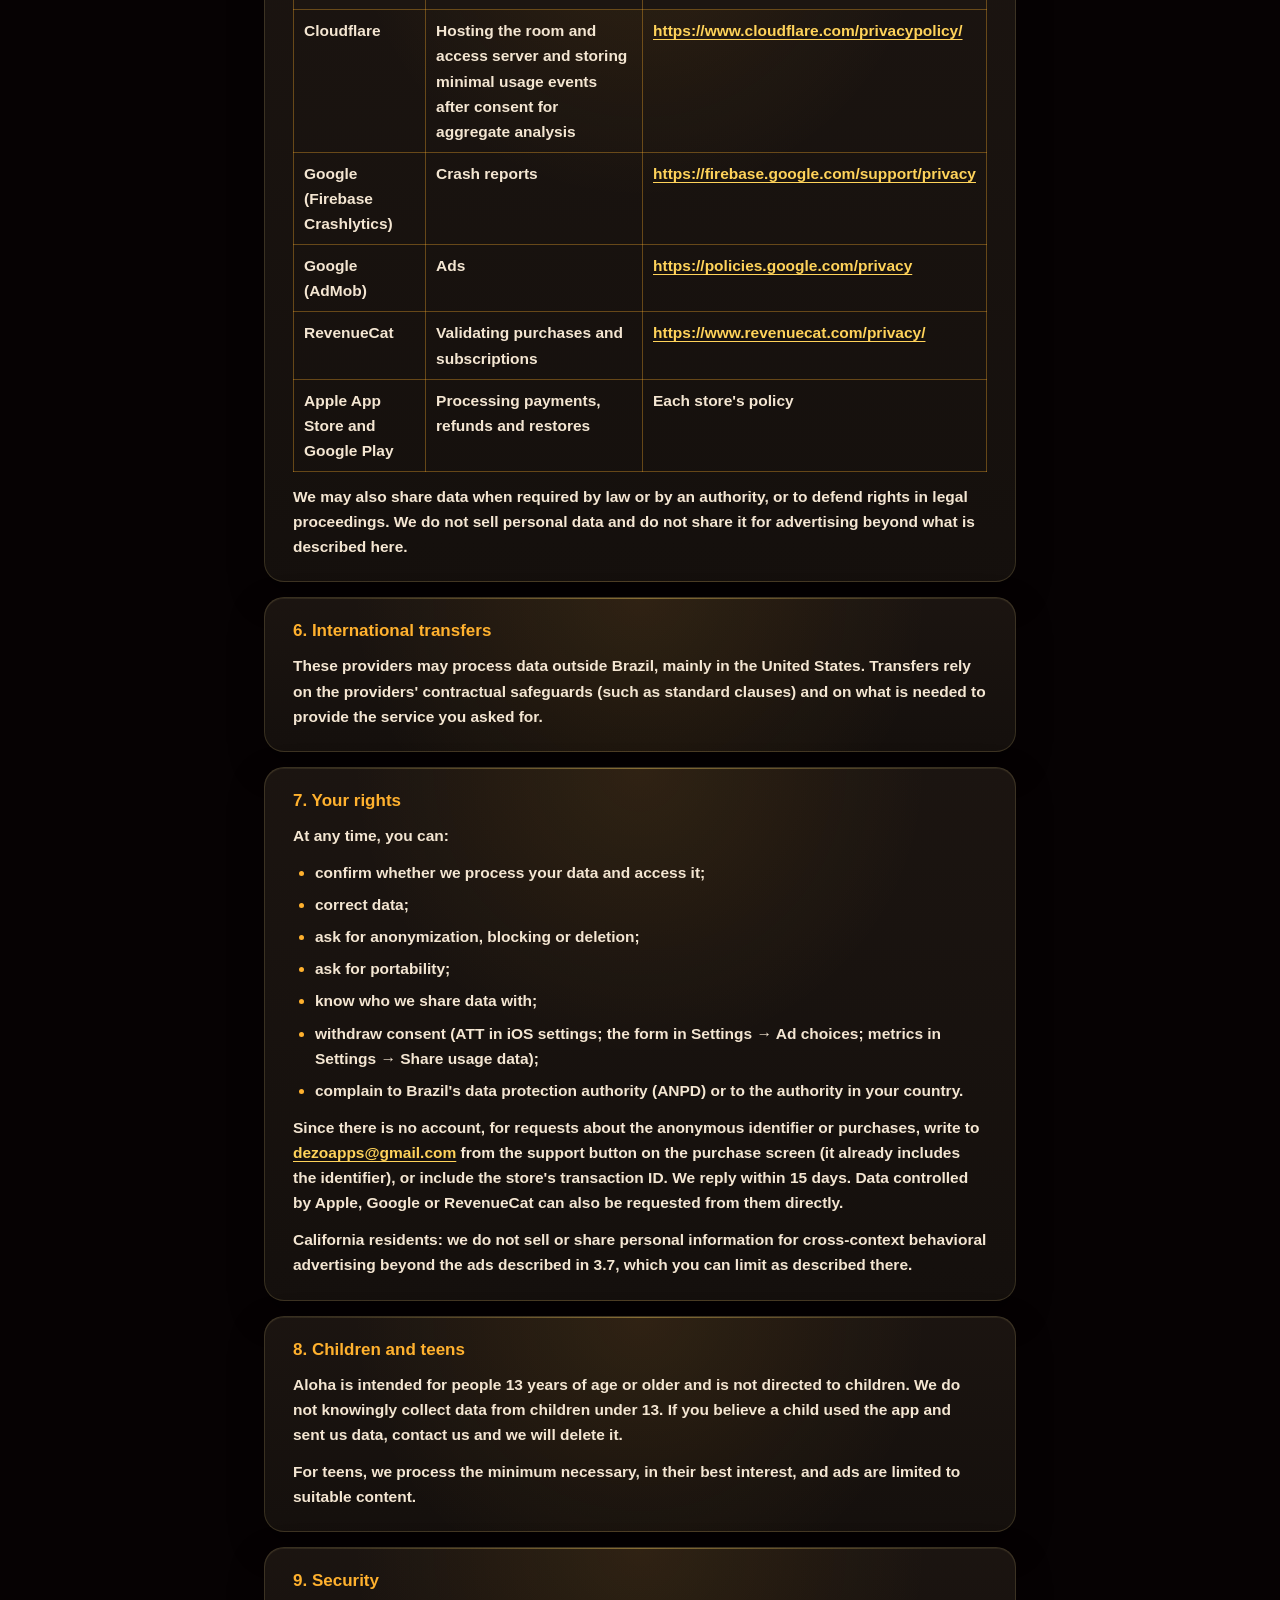
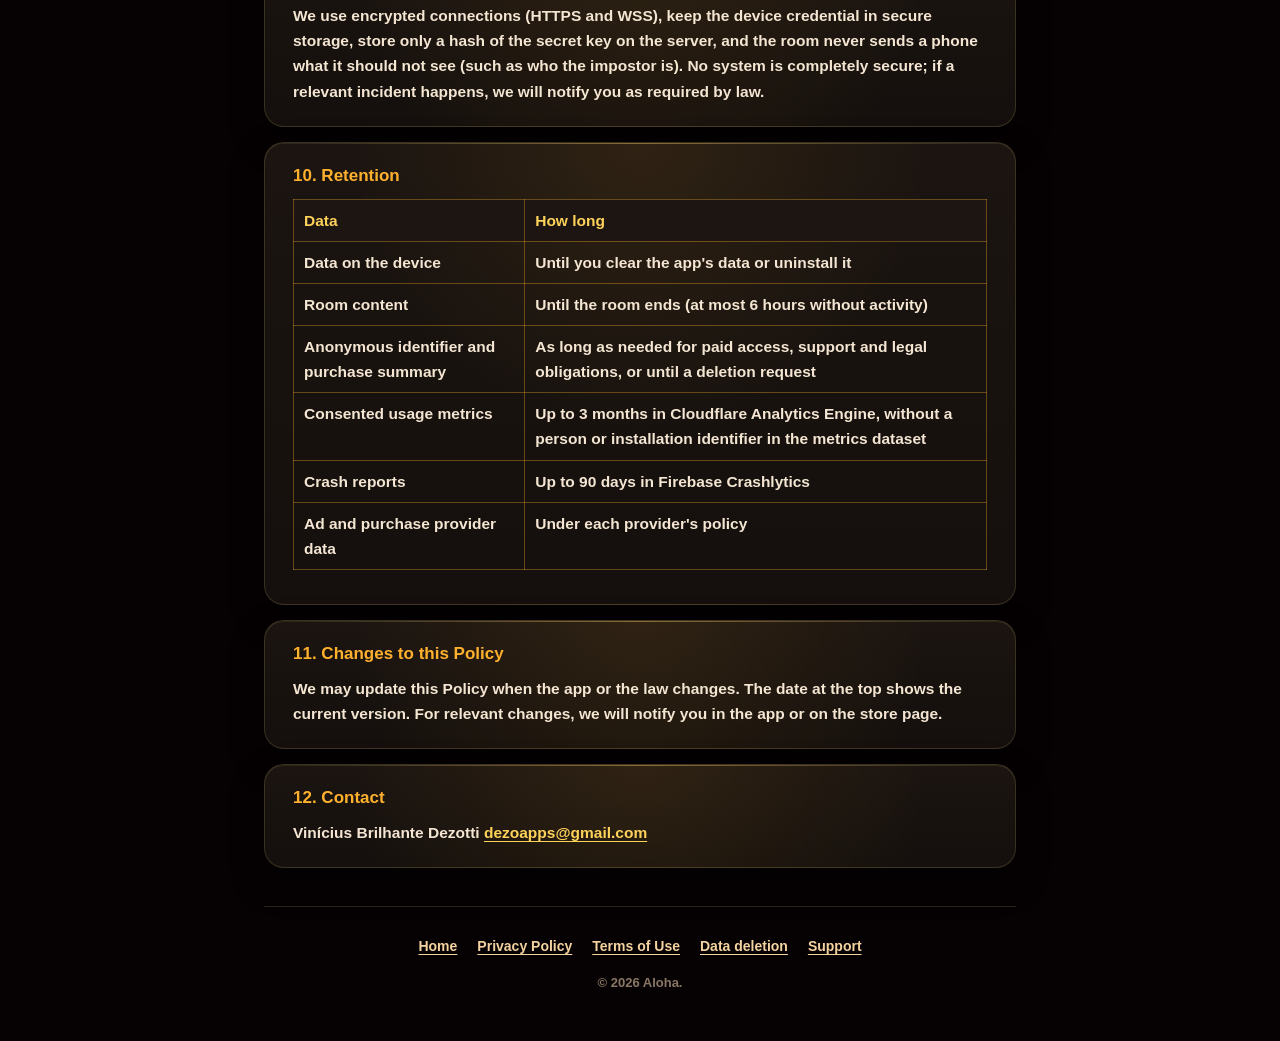
==== commit ad62e8a1: "docs(privacy): sincroniza metricas consentidas no site publico" ====
--- a/privacy-policy/en/index.html
+++ b/privacy-policy/en/index.html
@@ -17,122 +17,92 @@
     <h1>Aloha Privacy Policy</h1>
   </div>
 
-  <p class="updated">Last updated: October 21, 2026</p>
+  <p class="updated">Last updated: October 22, 2026</p>
   <nav class="language-links" aria-label="Languages">
     <a href="../../privacy-policy/" hreflang="pt-BR" lang="pt-BR">Português</a> · <a href="../../privacy-policy/en/" hreflang="en" lang="en" aria-current="page">English</a> · <a href="../../privacy-policy/es/" hreflang="es" lang="es">Español</a>
   </nav>
 
   <article class="legal">
     <section>
-      <p>This Policy explains which data the Aloha app processes, why, who we share it with, how long we keep it and how you can exercise your rights. It follows Brazil's General Data Protection Law (LGPD, Law 13,709/2018) and also takes into account the rules of other countries where the app is available.</p>
+      <p>This Policy explains which data the Aloha app processes, why, who we share it with, how long we keep it and how you can exercise your rights. It follows Brazil&#x27;s General Data Protection Law (LGPD, Law 13,709/2018) and also takes into account the rules of other countries where the app is available.</p>
       <p>Versions: <a href="../../privacy-policy/">Português</a> · <a href="../../privacy-policy/es/">Español</a>. If the versions differ, the Portuguese version prevails.</p>
     </section>
     <section>
       <h2>1. Summary</h2>
       <ul>
-      <li>Aloha has <strong>no account and no login</strong>. We do not ask for your real name, email, phone number or ID.</li>
-      <li>For rooms and purchases to work, the server creates an <strong>anonymous identifier</strong> for your installation.</li>
-      <li>What you type in a room (nickname and answers) is kept <strong>only while the room exists</strong>.</li>
-      <li>We use <strong>Firebase Analytics</strong> (usage metrics, without names or text), <strong>Firebase Crashlytics</strong> (crashes), <strong>Google AdMob</strong> (ads in the free version) and <strong>RevenueCat</strong> (purchases).</li>
-      <li>The app <strong>does not access</strong> your camera, microphone, contacts, photos or location.</li>
-      <li>We <strong>do not sell</strong> personal data.</li>
+        <li>Aloha has <strong>no account and no login</strong>. We do not ask for your real name, email, phone number or ID.</li>
+        <li>For rooms and purchases to work, the server creates an <strong>anonymous identifier</strong> for your installation.</li>
+        <li>What you type in a room (nickname and answers) is kept <strong>only while the room exists</strong>.</li>
+        <li>We measure usage only if you enable <strong>Share usage data</strong>; minimal events go to Aloha&#x27;s Cloudflare server for aggregate analysis. We use <strong>Firebase Crashlytics</strong> (crashes), <strong>Google AdMob</strong> (ads in the free version) and <strong>RevenueCat</strong> (purchases).</li>
+        <li>The app <strong>does not access</strong> your camera, microphone, contacts, photos or location.</li>
+        <li>We <strong>do not sell</strong> personal data.</li>
       </ul>
     </section>
     <section>
       <h2>2. Controller and contact</h2>
-      <p>Controller: <strong>Vinícius Brilhante Dezotti</strong>, the developer of Aloha, in Brazil.
-      Privacy contact, including as data protection officer (LGPD art. 41): <a href="mailto:dezoapps@gmail.com">dezoapps@gmail.com</a>.</p>
+      <p>Controller: <strong>Vinícius Brilhante Dezotti</strong>, the developer of Aloha, in Brazil. Privacy contact, including as data protection officer (LGPD art. 41): <a href="mailto:dezoapps@gmail.com">dezoapps@gmail.com</a>.</p>
     </section>
     <section>
       <h2>3. Data we process</h2>
       <h3>3.1 Data kept only on your device</h3>
       <table>
-      <thead>
-      <tr>
-      <th>Data</th>
-      <th>Purpose</th>
-      </tr>
-      </thead>
-      <tbody>
-      <tr>
-      <td>Chosen nickname and tiki</td>
-      <td>Fill in your profile when you join a room</td>
-      </tr>
-      <tr>
-      <td>Settings (sound, music, vibration, language, guides already seen)</td>
-      <td>Remember your preferences</td>
-      </tr>
-      <tr>
-      <td>Seat names in “one phone” mode (optional)</td>
-      <td>Show whose turn it is</td>
-      </tr>
-      <tr>
-      <td>Last room session (code, identifiers and session key)</td>
-      <td>Get you back into the room if the connection drops</td>
-      </tr>
-      <tr>
-      <td>Daily challenge streak, stats and boards</td>
-      <td>Show your history</td>
-      </tr>
-      <tr>
-      <td>Local match in progress and recent word history</td>
-      <td>Resume the match and avoid repeats</td>
-      </tr>
-      <tr>
-      <td>Matches played today and whether the ads notice was shown</td>
-      <td>Apply the ad rules</td>
-      </tr>
-      <tr>
-      <td>Anonymous identity credential and purchase status</td>
-      <td>Kept in the system's <strong>secure storage</strong>, excluded from device backups</td>
-      </tr>
-      </tbody>
-      </table>
-      <p>This data does not leave your device, except what is sent to the room server and to the providers described below. You can delete it by clearing the app's data or uninstalling it. The system may include some of it in device backups (such as Daily challenge stats).</p>
+        <thead><tr><th>Data</th><th>Purpose</th></tr></thead>
+        <tbody>
+          <tr><td>Chosen nickname and tiki</td><td>Fill in your profile when you join a room</td></tr>
+          <tr><td>Settings (sound, music, vibration, language, guides already seen)</td><td>Remember your preferences</td></tr>
+          <tr><td>Seat names in “one phone” mode (optional)</td><td>Show whose turn it is</td></tr>
+          <tr><td>Last room session (code, identifiers and session key)</td><td>Get you back into the room if the connection drops</td></tr>
+          <tr><td>Daily challenge streak, stats and boards</td><td>Show your history</td></tr>
+          <tr><td>Local match in progress and recent word history</td><td>Resume the match and avoid repeats</td></tr>
+          <tr><td>Matches played today and whether the ads notice was shown</td><td>Apply the ad rules</td></tr>
+          <tr><td>Anonymous identity credential and purchase status</td><td>Kept in the system&#x27;s <strong>secure storage</strong>, excluded from device backups</td></tr>
+        </tbody>
+      </table>
+      <p>This data does not leave your device, except what is sent to the room server and to the providers described below. You can delete it by clearing the app&#x27;s data or uninstalling it. The system may include some of it in device backups (such as Daily challenge stats).</p>
       <h3>3.2 Connected rooms</h3>
       <p>When you create or join a room, the Aloha server (Cloudflare) receives and keeps, <strong>only for the life of the room</strong>:</p>
       <ul>
-      <li>the room code;</li>
-      <li>your nickname (up to 20 characters), your tiki and your seat color;</li>
-      <li>random player and session identifiers;</li>
-      <li>the match state, including <strong>typed answers</strong> in Fake Answer and votes.</li>
+        <li>the room code;</li>
+        <li>your nickname (up to 20 characters), your tiki and your seat color;</li>
+        <li>random player and session identifiers;</li>
+        <li>the match state, including <strong>typed answers</strong> in Fake Answer and votes.</li>
       </ul>
       <p>Your nickname, tiki and answers are seen by the other players in the same room. <strong>The room and everything in it is deleted</strong> when everyone leaves, when no one is left after a one-minute reconnection window, or after 6 hours without activity. The anonymous access identifier (3.3) is never shown to other players.</p>
       <h3>3.3 Anonymous identifier and purchases</h3>
       <p>The first time the app needs it, the server creates a random <strong>anonymous identifier</strong> for the installation and a secret key (the server keeps only a hashed version of the key). Linked to this identifier, the server keeps:</p>
       <ul>
-      <li>whether the demo Party has been used, and the start and end of Parties created;</li>
-      <li>a summary of your purchases: plan, expiry, purchase date, product and transaction identifiers provided by the store and by RevenueCat.</li>
+        <li>whether the demo Party has been used, and the start and end of Parties created;</li>
+        <li>a summary of your purchases: plan, expiry, purchase date, product and transaction identifiers provided by the store and by RevenueCat.</li>
       </ul>
       <p>We use this data to unlock and restore paid access, prevent fraud and provide support. It is kept for as long as needed for these purposes and to meet legal and tax obligations. You can ask us to delete it (section 7).</p>
       <h3>3.4 IP address and connection data</h3>
-      <p>Every internet connection reveals an IP address. The Aloha server uses the IP <strong>in the moment</strong>, to limit abuse (for example, how many rooms one address can create per minute) and to protect the service; Aloha does not store the IP in rooms or with the anonymous identifier. Cloudflare, which hosts the server, may keep technical logs for a limited time under its own policy. The ad, analytics and purchase providers also process the IP.</p>
-      <h3>3.5 Usage metrics (Firebase Analytics)</h3>
-      <p>To understand which games are played and improve the app, we send Google's Firebase Analytics:</p>
-      <ul>
-      <li>screens opened, by the screen's generic name (never the room code);</li>
-      <li>match start and end: mode, game, number of players and duration;</li>
-      <li>purchase screen opened and where from, purchases (which plan), restores;</li>
-      <li>rewards received (which feature).</li>
-      </ul>
-      <p>Firebase also automatically collects technical data: an app installation identifier, device model and OS, language, approximate country, app version and usage time. <strong>We never send nicknames, names, room codes or typed text</strong>, and we do not link metrics to a person.</p>
-      <p>You can <strong>turn off metrics in Settings → Share usage data</strong>. In the European Economic Area, the United Kingdom and Switzerland, metrics stay <strong>off</strong> until you turn them on in that same setting. While the app does not yet know your region (for example, on the first launch without internet), no metrics are sent.</p>
+      <p>Every internet connection reveals an IP address. The Aloha server uses the IP <strong>in the moment</strong>, to limit abuse (for example, how many rooms one address can create per minute) and to protect the service; Aloha does not store the IP in rooms, with the anonymous identifier or in the usage metrics dataset. Cloudflare, which hosts the server, may keep technical edge logs for a limited time under its own policy. Ad and purchase providers also process the IP.</p>
+      <h3>3.5 Usage metrics (Aloha server)</h3>
+      <p>To understand which games are played and improve the app, we send events to Aloha&#x27;s server <strong>only if you enable Settings → Share usage data</strong>. The permitted events are:</p>
+      <ul>
+        <li>screens opened, by the screen&#x27;s generic name (never the room code);</li>
+        <li>match start and end and Party creation: mode, game, number of players and duration;</li>
+        <li>purchase screen opened and where from, purchases (which plan), restores;</li>
+        <li>rewards received (which feature).</li>
+      </ul>
+      <p>The server accepts only permitted event types and parameters. The Cloudflare usage metrics dataset stores event names, categories and counts; it <strong>does not store an installation identifier, IP address, nicknames, names, room codes or typed text</strong>. The IP is used temporarily to limit abuse at the server entrance and may appear in Cloudflare&#x27;s technical edge logs (section 3.4).</p>
+      <p>Without an affirmative choice, <strong>no usage metric is sent</strong>, in any region. If you enabled metrics in an earlier version that used Firebase Analytics, you will need to choose again for this new way of measuring; the earlier choice is not carried over. We do not hold earlier events to send later. You can withdraw your choice in <strong>Settings → Share usage data</strong>; new sends stop immediately. Google&#x27;s ad choices are separate and do not enable usage metrics.</p>
       <h3>3.6 Crashes (Firebase Crashlytics)</h3>
       <p>When the app crashes, Crashlytics receives a technical report: the error, where in the code it happened, app version, device model and OS, and an installation identifier. We use it only to fix bugs.</p>
       <h3>3.7 Ads (Google AdMob)</h3>
       <p>The free version may show Google AdMob ads. To select, show and measure ads and prevent fraud, Google and its partners may process:</p>
       <ul>
-      <li>the device's <strong>advertising identifier</strong> (IDFA on iOS, only if you allow it; advertising ID on Android);</li>
-      <li>IP, approximate country, device model and OS, language;</li>
-      <li>interactions with ads.</li>
+        <li>the device&#x27;s <strong>advertising identifier</strong> (IDFA on iOS, only if you allow it; advertising ID on Android);</li>
+        <li>IP, approximate country, device model and OS, language;</li>
+        <li>interactions with ads.</li>
       </ul>
       <p>How you stay in control:</p>
       <ul>
-      <li><strong>iOS:</strong> before the system prompt, Aloha explains what it is for; you can decline without losing anything in the game. Without permission, ads do not use the IDFA.</li>
-      <li><strong>Android:</strong> you can delete or reset the advertising ID and turn off ad personalization in your device's Google settings.</li>
-      <li><strong>Europe, UK and Switzerland:</strong> a Google consent form appears before any ad. You can change your choice later in <strong>Settings → Ad choices</strong>.</li>
-      </ul>
-      <p>Aloha's ads are limited to content suitable for teens (Google's “T” rating). Subscribers and guests in a Premium Party do not see ads.</p>
+        <li><strong>iOS:</strong> before the system prompt, Aloha explains what it is for; you can decline without losing anything in the game. Without permission, ads do not use the IDFA.</li>
+        <li><strong>Android:</strong> you can delete or reset the advertising ID and turn off ad personalization in your device&#x27;s Google settings.</li>
+        <li><strong>Europe, UK and Switzerland:</strong> a Google consent form appears before any ad. You can change your choice later in <strong>Settings → Ad choices</strong>.</li>
+      </ul>
+      <p>Aloha&#x27;s ads are limited to content suitable for teens (Google&#x27;s “T” rating). Subscribers and guests in a Premium Party do not see ads.</p>
       <p>Learn more: <a href="https://policies.google.com/technologies/ads">https://policies.google.com/technologies/ads</a> and <a href="https://support.google.com/admob/answer/6128543">https://support.google.com/admob/answer/6128543</a>.</p>
       <h3>3.8 Sharing by you</h3>
       <p>When you invite someone to a room or share a Daily challenge result, the app opens the system share menu with a text (the room code or the result grid). Only what you choose is sent, to whom you choose.</p>
@@ -144,97 +114,49 @@
     <section>
       <h2>4. Legal bases (LGPD; GDPR where applicable)</h2>
       <table>
-      <thead>
-      <tr>
-      <th>Purpose</th>
-      <th>Legal basis</th>
-      </tr>
-      </thead>
-      <tbody>
-      <tr>
-      <td>Making rooms, games and purchases work</td>
-      <td>Performance of a contract</td>
-      </tr>
-      <tr>
-      <td>Preventing abuse and fraud, protecting the service</td>
-      <td>Legitimate interests</td>
-      </tr>
-      <tr>
-      <td>Usage metrics and crash reports</td>
-      <td>Legitimate interests, with an option to turn metrics off; consent (turning the setting on) where local law requires it</td>
-      </tr>
-      <tr>
-      <td>Personalized ads</td>
-      <td>Consent, through the system prompt or the Google form</td>
-      </tr>
-      <tr>
-      <td>Non-personalized ads</td>
-      <td>Legitimate interests, to keep the app free</td>
-      </tr>
-      <tr>
-      <td>Keeping purchase records</td>
-      <td>Legal obligation and performance of a contract</td>
-      </tr>
-      </tbody>
+        <thead><tr><th>Purpose</th><th>Legal basis</th></tr></thead>
+        <tbody>
+          <tr><td>Making rooms, games and purchases work</td><td>Performance of a contract</td></tr>
+          <tr><td>Preventing abuse and fraud, protecting the service</td><td>Legitimate interests</td></tr>
+          <tr><td>Usage metrics</td><td>Consent, by enabling the setting</td></tr>
+          <tr><td>Crash reports</td><td>Legitimate interests</td></tr>
+          <tr><td>Personalized ads</td><td>Consent, through the system prompt or the Google form</td></tr>
+          <tr><td>Non-personalized ads</td><td>Legitimate interests, to keep the app free</td></tr>
+          <tr><td>Keeping purchase records</td><td>Legal obligation and performance of a contract</td></tr>
+        </tbody>
       </table>
     </section>
     <section>
       <h2>5. Who we share data with</h2>
       <table>
-      <thead>
-      <tr>
-      <th>Provider</th>
-      <th>Purpose</th>
-      <th>Privacy</th>
-      </tr>
-      </thead>
-      <tbody>
-      <tr>
-      <td>Cloudflare</td>
-      <td>Hosting the room and access server</td>
-      <td><a href="https://www.cloudflare.com/privacypolicy/">https://www.cloudflare.com/privacypolicy/</a></td>
-      </tr>
-      <tr>
-      <td>Google (Firebase Analytics and Crashlytics)</td>
-      <td>Metrics and crashes</td>
-      <td><a href="https://firebase.google.com/support/privacy">https://firebase.google.com/support/privacy</a></td>
-      </tr>
-      <tr>
-      <td>Google (AdMob)</td>
-      <td>Ads</td>
-      <td><a href="https://policies.google.com/privacy">https://policies.google.com/privacy</a></td>
-      </tr>
-      <tr>
-      <td>RevenueCat</td>
-      <td>Validating purchases and subscriptions</td>
-      <td><a href="https://www.revenuecat.com/privacy/">https://www.revenuecat.com/privacy/</a></td>
-      </tr>
-      <tr>
-      <td>Apple App Store and Google Play</td>
-      <td>Processing payments, refunds and restores</td>
-      <td>Each store's policy</td>
-      </tr>
-      </tbody>
+        <thead><tr><th>Provider</th><th>Purpose</th><th>Privacy</th></tr></thead>
+        <tbody>
+          <tr><td>Cloudflare</td><td>Hosting the room and access server and storing minimal usage events after consent for aggregate analysis</td><td><a href="https://www.cloudflare.com/privacypolicy/">https://www.cloudflare.com/privacypolicy/</a></td></tr>
+          <tr><td>Google (Firebase Crashlytics)</td><td>Crash reports</td><td><a href="https://firebase.google.com/support/privacy">https://firebase.google.com/support/privacy</a></td></tr>
+          <tr><td>Google (AdMob)</td><td>Ads</td><td><a href="https://policies.google.com/privacy">https://policies.google.com/privacy</a></td></tr>
+          <tr><td>RevenueCat</td><td>Validating purchases and subscriptions</td><td><a href="https://www.revenuecat.com/privacy/">https://www.revenuecat.com/privacy/</a></td></tr>
+          <tr><td>Apple App Store and Google Play</td><td>Processing payments, refunds and restores</td><td>Each store&#x27;s policy</td></tr>
+        </tbody>
       </table>
       <p>We may also share data when required by law or by an authority, or to defend rights in legal proceedings. We <strong>do not sell</strong> personal data and do not share it for advertising beyond what is described here.</p>
     </section>
     <section>
       <h2>6. International transfers</h2>
-      <p>These providers may process data outside Brazil, mainly in the United States. Transfers rely on the providers' contractual safeguards (such as standard clauses) and on what is needed to provide the service you asked for.</p>
+      <p>These providers may process data outside Brazil, mainly in the United States. Transfers rely on the providers&#x27; contractual safeguards (such as standard clauses) and on what is needed to provide the service you asked for.</p>
     </section>
     <section>
       <h2>7. Your rights</h2>
       <p>At any time, you can:</p>
       <ul>
-      <li>confirm whether we process your data and access it;</li>
-      <li>correct data;</li>
-      <li>ask for anonymization, blocking or <strong>deletion</strong>;</li>
-      <li>ask for portability;</li>
-      <li>know who we share data with;</li>
-      <li>withdraw consent (ATT in iOS settings; the form in Settings → Ad choices; metrics in Settings → Share usage data);</li>
-      <li>complain to Brazil's data protection authority (ANPD) or to the authority in your country.</li>
-      </ul>
-      <p>Since there is no account, for requests about the anonymous identifier or purchases, write to <a href="mailto:dezoapps@gmail.com">dezoapps@gmail.com</a> from the support button on the purchase screen (it already includes the identifier), or include the store's transaction ID. We reply within 15 days. Data controlled by Apple, Google or RevenueCat can also be requested from them directly.</p>
+        <li>confirm whether we process your data and access it;</li>
+        <li>correct data;</li>
+        <li>ask for anonymization, blocking or <strong>deletion</strong>;</li>
+        <li>ask for portability;</li>
+        <li>know who we share data with;</li>
+        <li>withdraw consent (ATT in iOS settings; the form in Settings → Ad choices; metrics in Settings → Share usage data);</li>
+        <li>complain to Brazil&#x27;s data protection authority (ANPD) or to the authority in your country.</li>
+      </ul>
+      <p>Since there is no account, for requests about the anonymous identifier or purchases, write to <a href="mailto:dezoapps@gmail.com">dezoapps@gmail.com</a> from the support button on the purchase screen (it already includes the identifier), or include the store&#x27;s transaction ID. We reply within 15 days. Data controlled by Apple, Google or RevenueCat can also be requested from them directly.</p>
       <p><strong>California residents:</strong> we do not sell or share personal information for cross-context behavioral advertising beyond the ads described in 3.7, which you can limit as described there.</p>
     </section>
     <section>
@@ -249,34 +171,15 @@
     <section>
       <h2>10. Retention</h2>
       <table>
-      <thead>
-      <tr>
-      <th>Data</th>
-      <th>How long</th>
-      </tr>
-      </thead>
-      <tbody>
-      <tr>
-      <td>Data on the device</td>
-      <td>Until you clear the app's data or uninstall it</td>
-      </tr>
-      <tr>
-      <td>Room content</td>
-      <td>Until the room ends (at most 6 hours without activity)</td>
-      </tr>
-      <tr>
-      <td>Anonymous identifier and purchase summary</td>
-      <td>As long as needed for paid access, support and legal obligations, or until a deletion request</td>
-      </tr>
-      <tr>
-      <td>Metrics and crashes</td>
-      <td>For the period set in Firebase (up to 14 months for metrics; up to 90 days for crashes)</td>
-      </tr>
-      <tr>
-      <td>Ad and purchase provider data</td>
-      <td>Under each provider's policy</td>
-      </tr>
-      </tbody>
+        <thead><tr><th>Data</th><th>How long</th></tr></thead>
+        <tbody>
+          <tr><td>Data on the device</td><td>Until you clear the app&#x27;s data or uninstall it</td></tr>
+          <tr><td>Room content</td><td>Until the room ends (at most 6 hours without activity)</td></tr>
+          <tr><td>Anonymous identifier and purchase summary</td><td>As long as needed for paid access, support and legal obligations, or until a deletion request</td></tr>
+          <tr><td>Consented usage metrics</td><td>Up to 3 months in Cloudflare Analytics Engine, without a person or installation identifier in the metrics dataset</td></tr>
+          <tr><td>Crash reports</td><td>Up to 90 days in Firebase Crashlytics</td></tr>
+          <tr><td>Ad and purchase provider data</td><td>Under each provider&#x27;s policy</td></tr>
+        </tbody>
       </table>
     </section>
     <section>
@@ -285,8 +188,7 @@
     </section>
     <section>
       <h2>12. Contact</h2>
-      <p>Vinícius Brilhante Dezotti
-      <a href="mailto:dezoapps@gmail.com">dezoapps@gmail.com</a></p>
+      <p>Vinícius Brilhante Dezotti <a href="mailto:dezoapps@gmail.com">dezoapps@gmail.com</a></p>
     </section>
   </article>
 
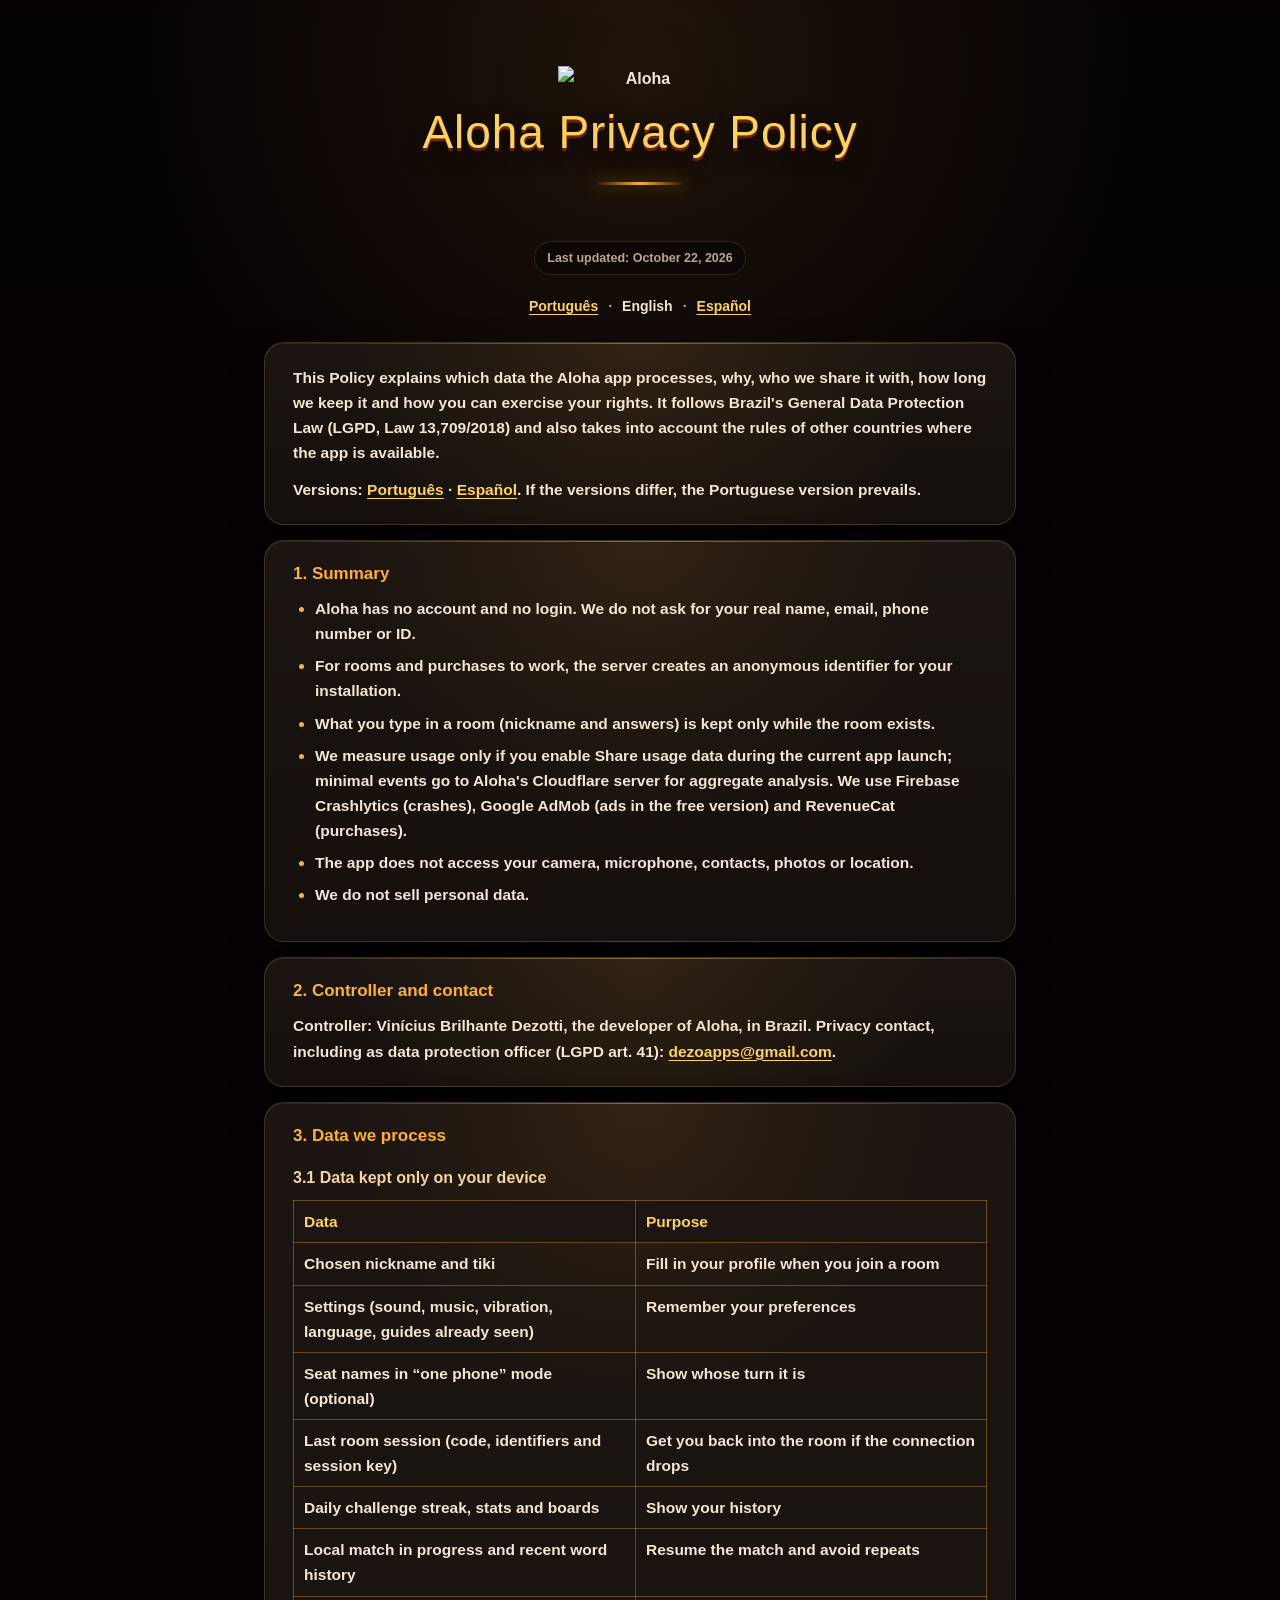
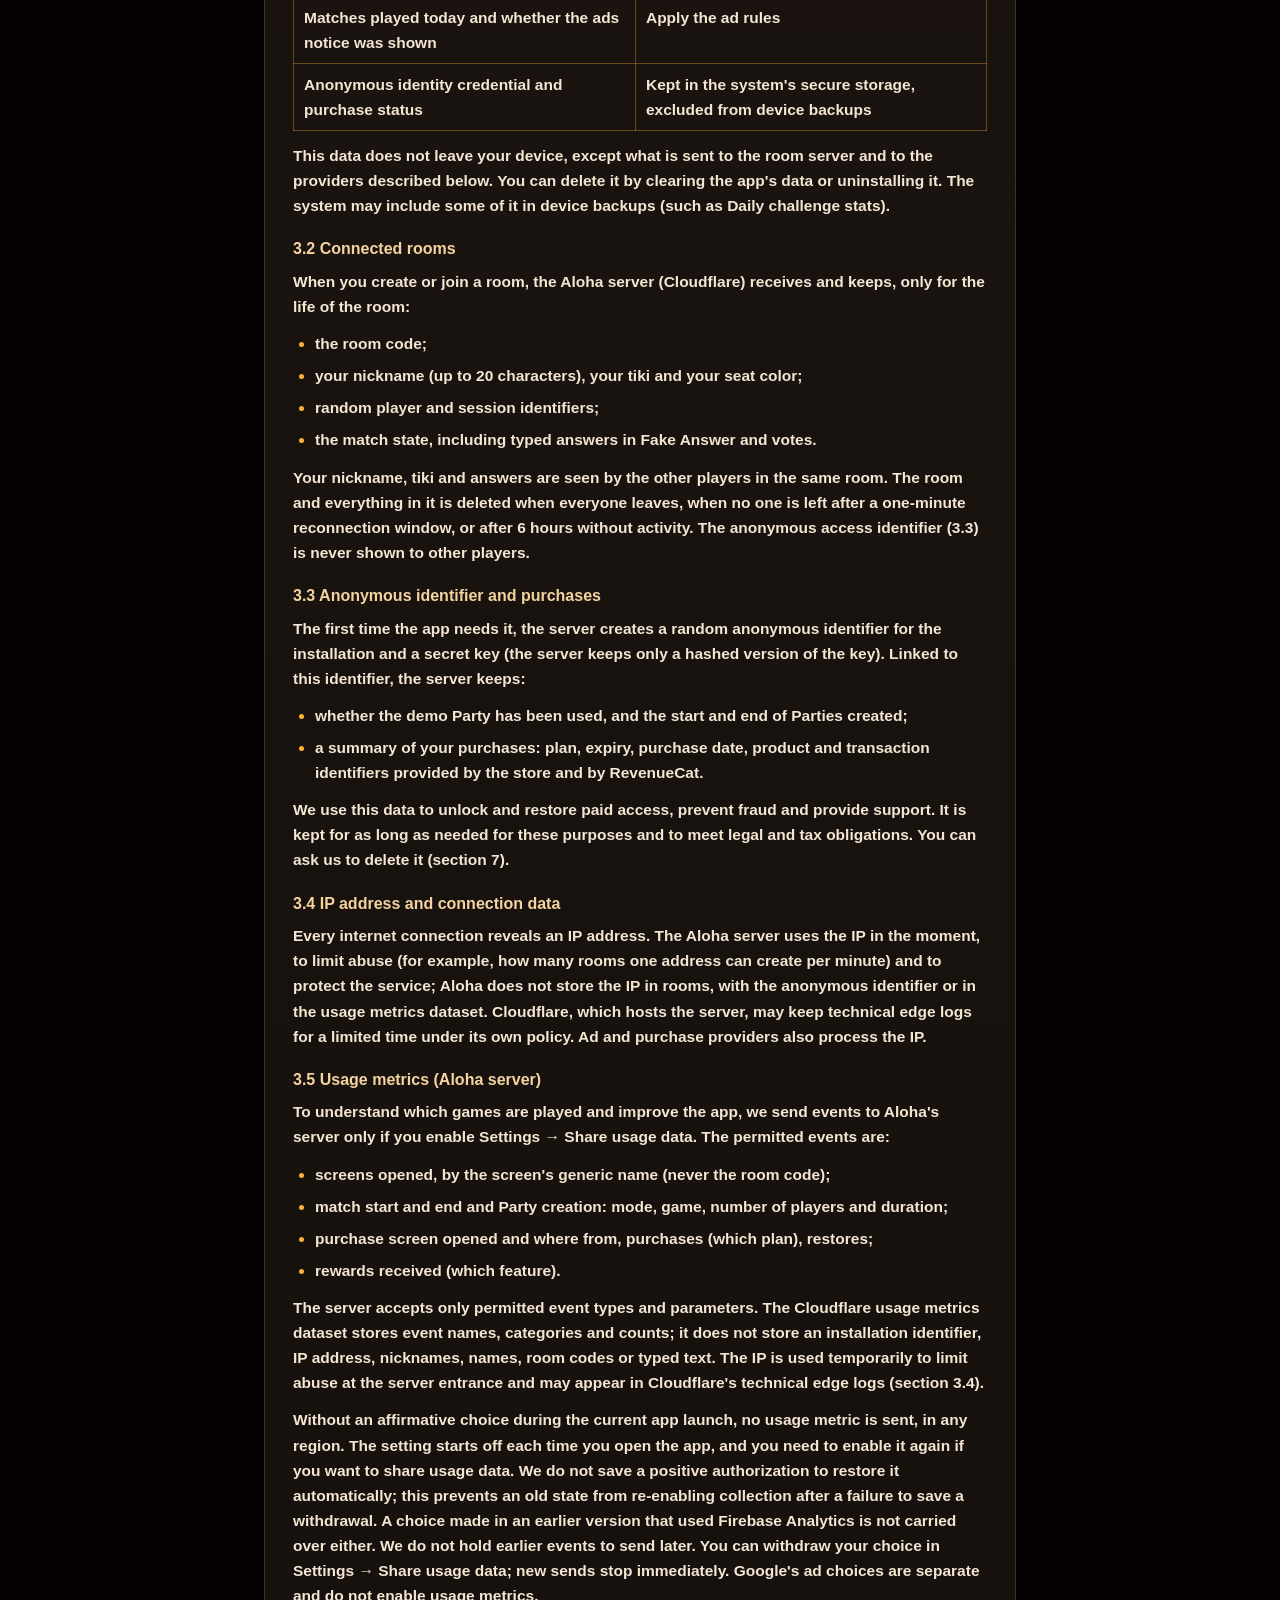
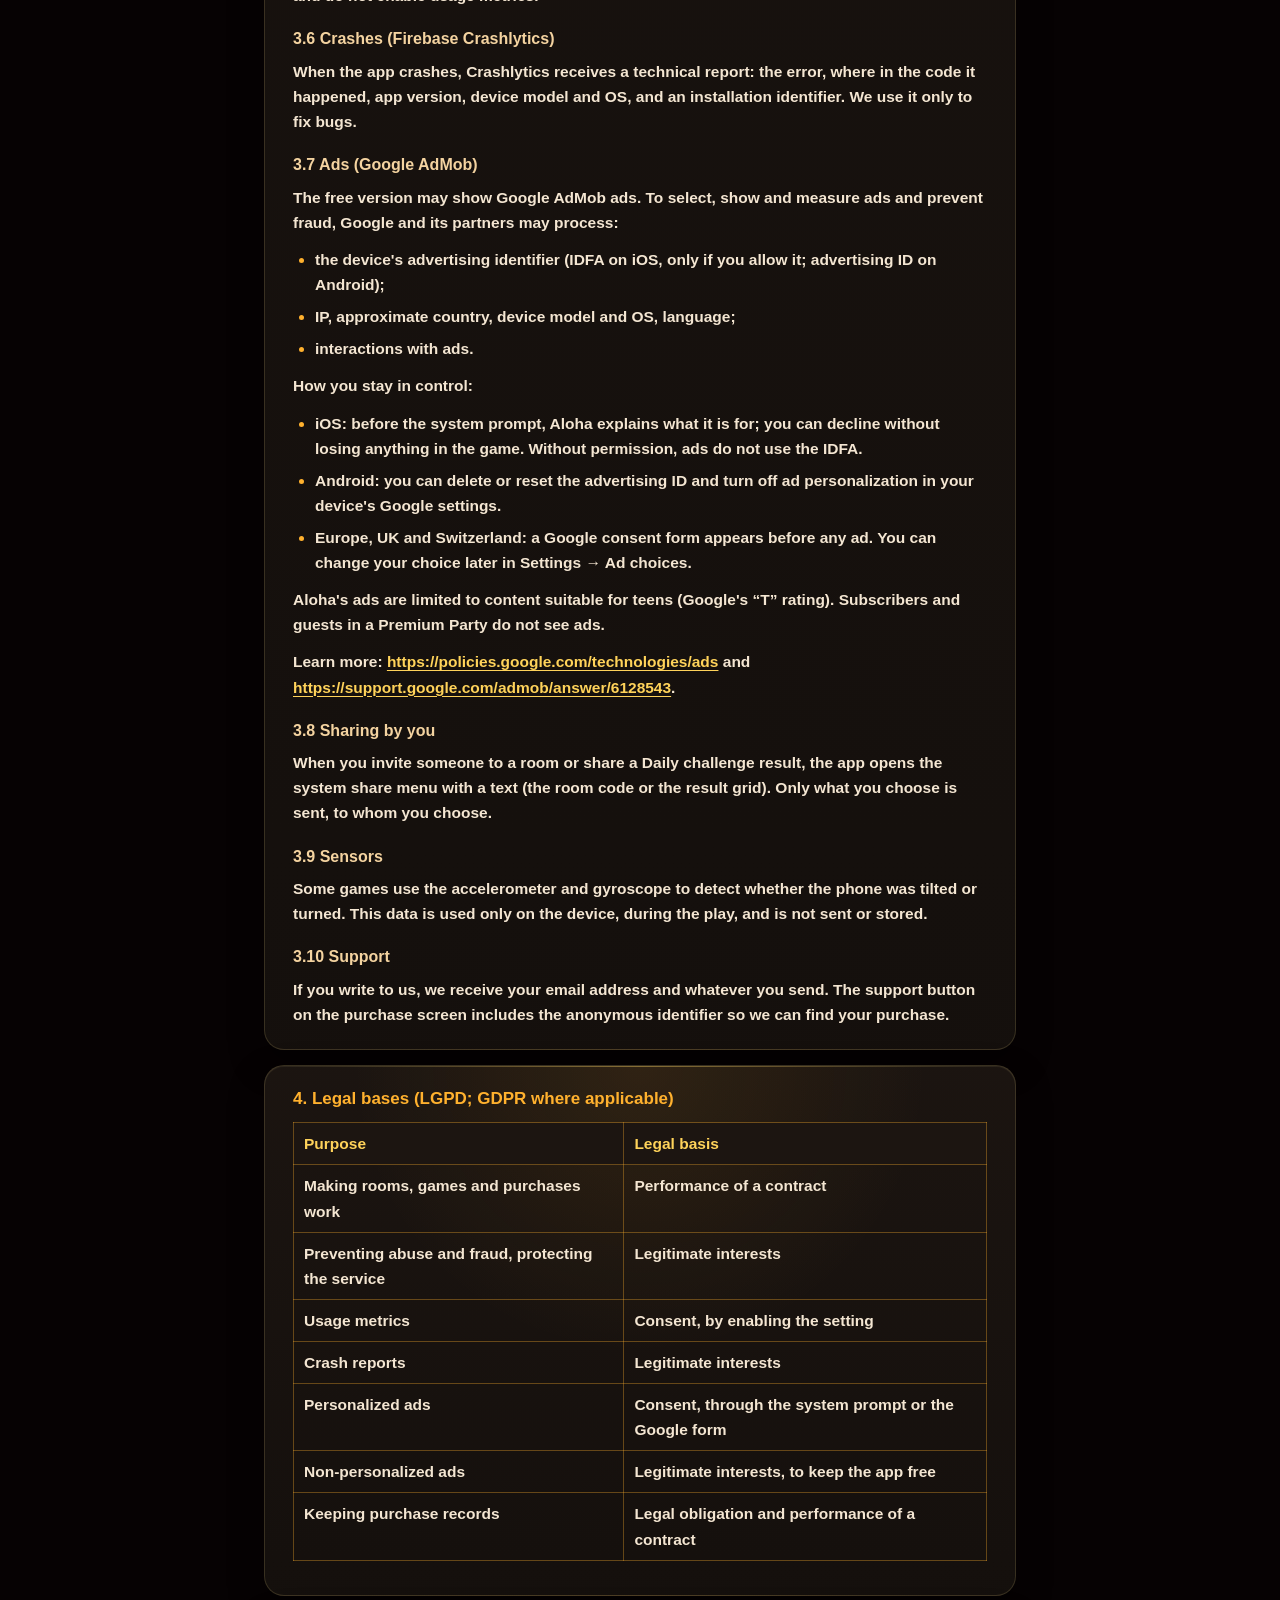
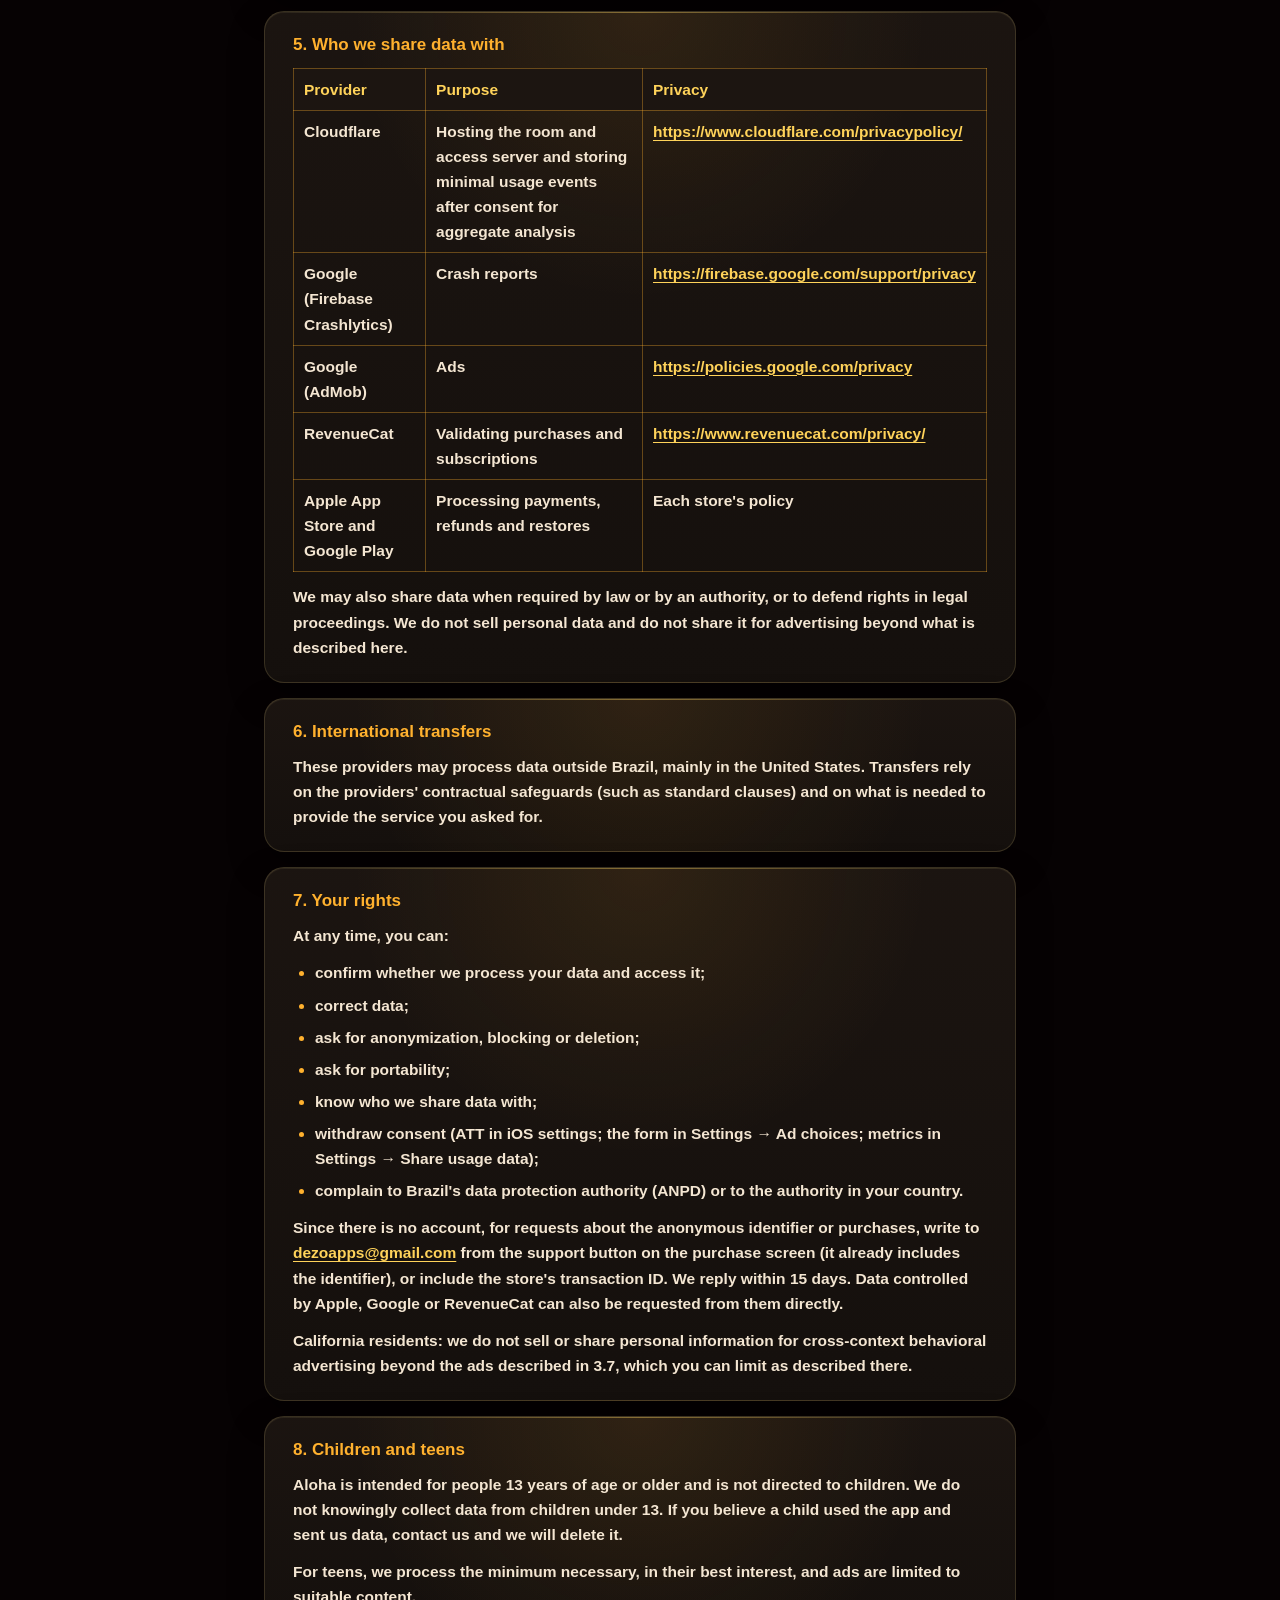
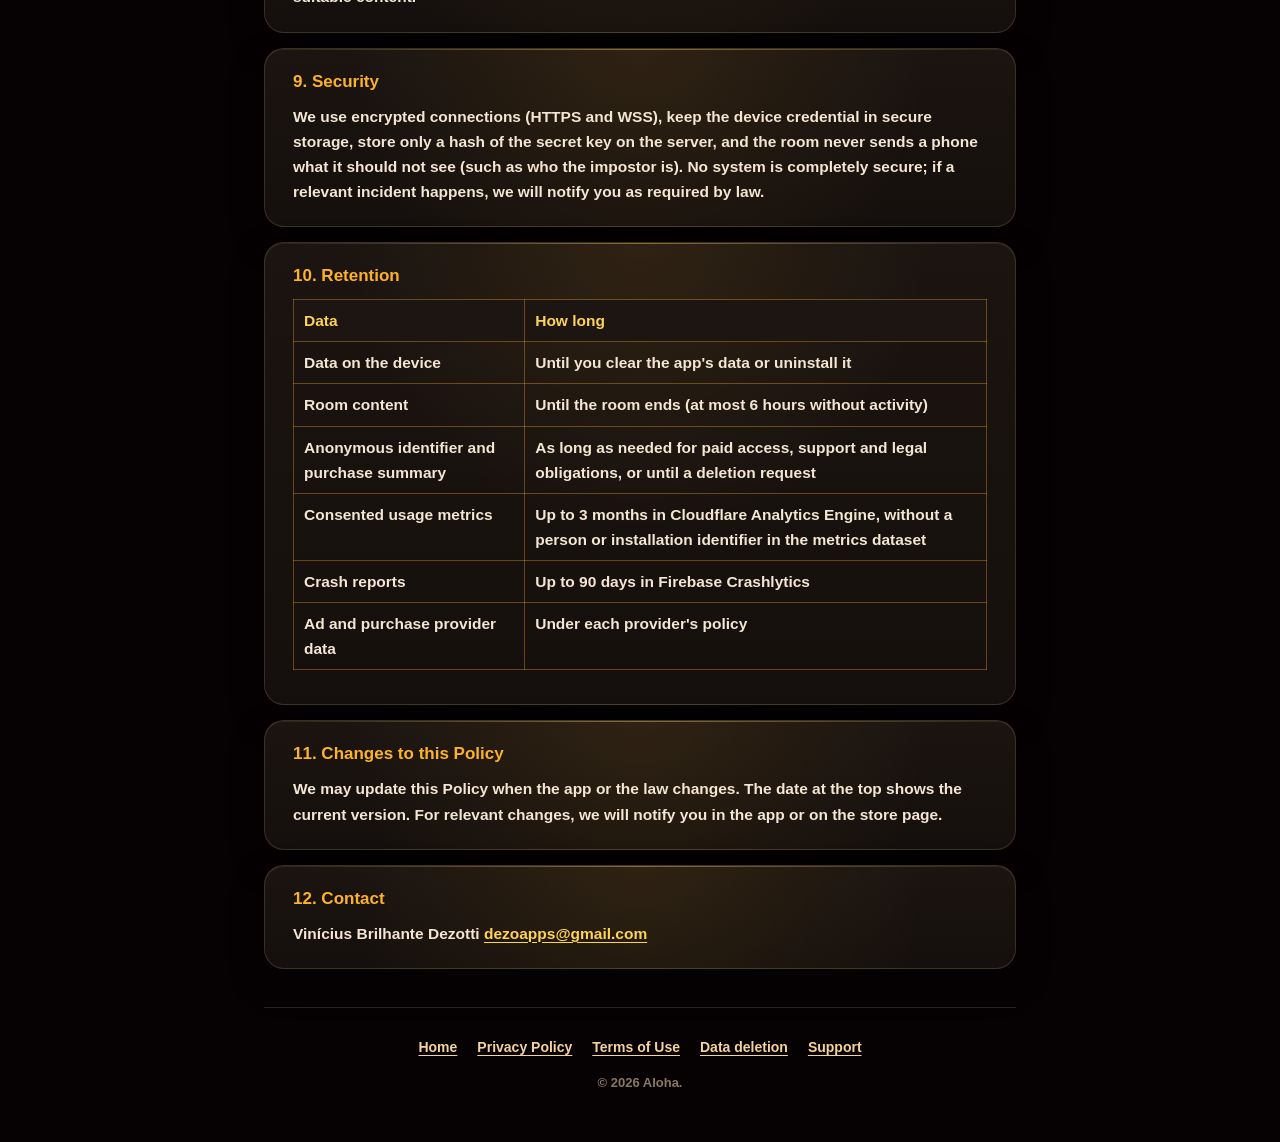
==== commit 433cc875: "docs(privacy): esclarece consentimento por abertura" ====
--- a/privacy-policy/en/index.html
+++ b/privacy-policy/en/index.html
@@ -24,85 +24,115 @@
 
   <article class="legal">
     <section>
-      <p>This Policy explains which data the Aloha app processes, why, who we share it with, how long we keep it and how you can exercise your rights. It follows Brazil&#x27;s General Data Protection Law (LGPD, Law 13,709/2018) and also takes into account the rules of other countries where the app is available.</p>
+      <p>This Policy explains which data the Aloha app processes, why, who we share it with, how long we keep it and how you can exercise your rights. It follows Brazil's General Data Protection Law (LGPD, Law 13,709/2018) and also takes into account the rules of other countries where the app is available.</p>
       <p>Versions: <a href="../../privacy-policy/">Português</a> · <a href="../../privacy-policy/es/">Español</a>. If the versions differ, the Portuguese version prevails.</p>
     </section>
     <section>
       <h2>1. Summary</h2>
       <ul>
-        <li>Aloha has <strong>no account and no login</strong>. We do not ask for your real name, email, phone number or ID.</li>
-        <li>For rooms and purchases to work, the server creates an <strong>anonymous identifier</strong> for your installation.</li>
-        <li>What you type in a room (nickname and answers) is kept <strong>only while the room exists</strong>.</li>
-        <li>We measure usage only if you enable <strong>Share usage data</strong>; minimal events go to Aloha&#x27;s Cloudflare server for aggregate analysis. We use <strong>Firebase Crashlytics</strong> (crashes), <strong>Google AdMob</strong> (ads in the free version) and <strong>RevenueCat</strong> (purchases).</li>
-        <li>The app <strong>does not access</strong> your camera, microphone, contacts, photos or location.</li>
-        <li>We <strong>do not sell</strong> personal data.</li>
+      <li>Aloha has <strong>no account and no login</strong>. We do not ask for your real name, email, phone number or ID.</li>
+      <li>For rooms and purchases to work, the server creates an <strong>anonymous identifier</strong> for your installation.</li>
+      <li>What you type in a room (nickname and answers) is kept <strong>only while the room exists</strong>.</li>
+      <li>We measure usage only if you enable <strong>Share usage data</strong> during the current app launch; minimal events go to Aloha's Cloudflare server for aggregate analysis. We use <strong>Firebase Crashlytics</strong> (crashes), <strong>Google AdMob</strong> (ads in the free version) and <strong>RevenueCat</strong> (purchases).</li>
+      <li>The app <strong>does not access</strong> your camera, microphone, contacts, photos or location.</li>
+      <li>We <strong>do not sell</strong> personal data.</li>
       </ul>
     </section>
     <section>
       <h2>2. Controller and contact</h2>
-      <p>Controller: <strong>Vinícius Brilhante Dezotti</strong>, the developer of Aloha, in Brazil. Privacy contact, including as data protection officer (LGPD art. 41): <a href="mailto:dezoapps@gmail.com">dezoapps@gmail.com</a>.</p>
+      <p>Controller: <strong>Vinícius Brilhante Dezotti</strong>, the developer of Aloha, in Brazil.
+      Privacy contact, including as data protection officer (LGPD art. 41): <a href="mailto:dezoapps@gmail.com">dezoapps@gmail.com</a>.</p>
     </section>
     <section>
       <h2>3. Data we process</h2>
       <h3>3.1 Data kept only on your device</h3>
       <table>
-        <thead><tr><th>Data</th><th>Purpose</th></tr></thead>
-        <tbody>
-          <tr><td>Chosen nickname and tiki</td><td>Fill in your profile when you join a room</td></tr>
-          <tr><td>Settings (sound, music, vibration, language, guides already seen)</td><td>Remember your preferences</td></tr>
-          <tr><td>Seat names in “one phone” mode (optional)</td><td>Show whose turn it is</td></tr>
-          <tr><td>Last room session (code, identifiers and session key)</td><td>Get you back into the room if the connection drops</td></tr>
-          <tr><td>Daily challenge streak, stats and boards</td><td>Show your history</td></tr>
-          <tr><td>Local match in progress and recent word history</td><td>Resume the match and avoid repeats</td></tr>
-          <tr><td>Matches played today and whether the ads notice was shown</td><td>Apply the ad rules</td></tr>
-          <tr><td>Anonymous identity credential and purchase status</td><td>Kept in the system&#x27;s <strong>secure storage</strong>, excluded from device backups</td></tr>
-        </tbody>
+      <thead>
+      <tr>
+      <th>Data</th>
+      <th>Purpose</th>
+      </tr>
+      </thead>
+      <tbody>
+      <tr>
+      <td>Chosen nickname and tiki</td>
+      <td>Fill in your profile when you join a room</td>
+      </tr>
+      <tr>
+      <td>Settings (sound, music, vibration, language, guides already seen)</td>
+      <td>Remember your preferences</td>
+      </tr>
+      <tr>
+      <td>Seat names in “one phone” mode (optional)</td>
+      <td>Show whose turn it is</td>
+      </tr>
+      <tr>
+      <td>Last room session (code, identifiers and session key)</td>
+      <td>Get you back into the room if the connection drops</td>
+      </tr>
+      <tr>
+      <td>Daily challenge streak, stats and boards</td>
+      <td>Show your history</td>
+      </tr>
+      <tr>
+      <td>Local match in progress and recent word history</td>
+      <td>Resume the match and avoid repeats</td>
+      </tr>
+      <tr>
+      <td>Matches played today and whether the ads notice was shown</td>
+      <td>Apply the ad rules</td>
+      </tr>
+      <tr>
+      <td>Anonymous identity credential and purchase status</td>
+      <td>Kept in the system's <strong>secure storage</strong>, excluded from device backups</td>
+      </tr>
+      </tbody>
       </table>
-      <p>This data does not leave your device, except what is sent to the room server and to the providers described below. You can delete it by clearing the app&#x27;s data or uninstalling it. The system may include some of it in device backups (such as Daily challenge stats).</p>
+      <p>This data does not leave your device, except what is sent to the room server and to the providers described below. You can delete it by clearing the app's data or uninstalling it. The system may include some of it in device backups (such as Daily challenge stats).</p>
       <h3>3.2 Connected rooms</h3>
       <p>When you create or join a room, the Aloha server (Cloudflare) receives and keeps, <strong>only for the life of the room</strong>:</p>
       <ul>
-        <li>the room code;</li>
-        <li>your nickname (up to 20 characters), your tiki and your seat color;</li>
-        <li>random player and session identifiers;</li>
-        <li>the match state, including <strong>typed answers</strong> in Fake Answer and votes.</li>
+      <li>the room code;</li>
+      <li>your nickname (up to 20 characters), your tiki and your seat color;</li>
+      <li>random player and session identifiers;</li>
+      <li>the match state, including <strong>typed answers</strong> in Fake Answer and votes.</li>
       </ul>
       <p>Your nickname, tiki and answers are seen by the other players in the same room. <strong>The room and everything in it is deleted</strong> when everyone leaves, when no one is left after a one-minute reconnection window, or after 6 hours without activity. The anonymous access identifier (3.3) is never shown to other players.</p>
       <h3>3.3 Anonymous identifier and purchases</h3>
       <p>The first time the app needs it, the server creates a random <strong>anonymous identifier</strong> for the installation and a secret key (the server keeps only a hashed version of the key). Linked to this identifier, the server keeps:</p>
       <ul>
-        <li>whether the demo Party has been used, and the start and end of Parties created;</li>
-        <li>a summary of your purchases: plan, expiry, purchase date, product and transaction identifiers provided by the store and by RevenueCat.</li>
+      <li>whether the demo Party has been used, and the start and end of Parties created;</li>
+      <li>a summary of your purchases: plan, expiry, purchase date, product and transaction identifiers provided by the store and by RevenueCat.</li>
       </ul>
       <p>We use this data to unlock and restore paid access, prevent fraud and provide support. It is kept for as long as needed for these purposes and to meet legal and tax obligations. You can ask us to delete it (section 7).</p>
       <h3>3.4 IP address and connection data</h3>
       <p>Every internet connection reveals an IP address. The Aloha server uses the IP <strong>in the moment</strong>, to limit abuse (for example, how many rooms one address can create per minute) and to protect the service; Aloha does not store the IP in rooms, with the anonymous identifier or in the usage metrics dataset. Cloudflare, which hosts the server, may keep technical edge logs for a limited time under its own policy. Ad and purchase providers also process the IP.</p>
       <h3>3.5 Usage metrics (Aloha server)</h3>
-      <p>To understand which games are played and improve the app, we send events to Aloha&#x27;s server <strong>only if you enable Settings → Share usage data</strong>. The permitted events are:</p>
-      <ul>
-        <li>screens opened, by the screen&#x27;s generic name (never the room code);</li>
-        <li>match start and end and Party creation: mode, game, number of players and duration;</li>
-        <li>purchase screen opened and where from, purchases (which plan), restores;</li>
-        <li>rewards received (which feature).</li>
-      </ul>
-      <p>The server accepts only permitted event types and parameters. The Cloudflare usage metrics dataset stores event names, categories and counts; it <strong>does not store an installation identifier, IP address, nicknames, names, room codes or typed text</strong>. The IP is used temporarily to limit abuse at the server entrance and may appear in Cloudflare&#x27;s technical edge logs (section 3.4).</p>
-      <p>Without an affirmative choice, <strong>no usage metric is sent</strong>, in any region. If you enabled metrics in an earlier version that used Firebase Analytics, you will need to choose again for this new way of measuring; the earlier choice is not carried over. We do not hold earlier events to send later. You can withdraw your choice in <strong>Settings → Share usage data</strong>; new sends stop immediately. Google&#x27;s ad choices are separate and do not enable usage metrics.</p>
+      <p>To understand which games are played and improve the app, we send events to Aloha's server <strong>only if you enable Settings → Share usage data</strong>. The permitted events are:</p>
+      <ul>
+      <li>screens opened, by the screen's generic name (never the room code);</li>
+      <li>match start and end and Party creation: mode, game, number of players and duration;</li>
+      <li>purchase screen opened and where from, purchases (which plan), restores;</li>
+      <li>rewards received (which feature).</li>
+      </ul>
+      <p>The server accepts only permitted event types and parameters. The Cloudflare usage metrics dataset stores event names, categories and counts; it <strong>does not store an installation identifier, IP address, nicknames, names, room codes or typed text</strong>. The IP is used temporarily to limit abuse at the server entrance and may appear in Cloudflare's technical edge logs (section 3.4).</p>
+      <p>Without an affirmative choice <strong>during the current app launch</strong>, no usage metric is sent, in any region. The setting starts off each time you open the app, and you need to enable it again if you want to share usage data. We do not save a positive authorization to restore it automatically; this prevents an old state from re-enabling collection after a failure to save a withdrawal. A choice made in an earlier version that used Firebase Analytics is not carried over either. We do not hold earlier events to send later. You can withdraw your choice in <strong>Settings → Share usage data</strong>; new sends stop immediately. Google's ad choices are separate and do not enable usage metrics.</p>
       <h3>3.6 Crashes (Firebase Crashlytics)</h3>
       <p>When the app crashes, Crashlytics receives a technical report: the error, where in the code it happened, app version, device model and OS, and an installation identifier. We use it only to fix bugs.</p>
       <h3>3.7 Ads (Google AdMob)</h3>
       <p>The free version may show Google AdMob ads. To select, show and measure ads and prevent fraud, Google and its partners may process:</p>
       <ul>
-        <li>the device&#x27;s <strong>advertising identifier</strong> (IDFA on iOS, only if you allow it; advertising ID on Android);</li>
-        <li>IP, approximate country, device model and OS, language;</li>
-        <li>interactions with ads.</li>
+      <li>the device's <strong>advertising identifier</strong> (IDFA on iOS, only if you allow it; advertising ID on Android);</li>
+      <li>IP, approximate country, device model and OS, language;</li>
+      <li>interactions with ads.</li>
       </ul>
       <p>How you stay in control:</p>
       <ul>
-        <li><strong>iOS:</strong> before the system prompt, Aloha explains what it is for; you can decline without losing anything in the game. Without permission, ads do not use the IDFA.</li>
-        <li><strong>Android:</strong> you can delete or reset the advertising ID and turn off ad personalization in your device&#x27;s Google settings.</li>
-        <li><strong>Europe, UK and Switzerland:</strong> a Google consent form appears before any ad. You can change your choice later in <strong>Settings → Ad choices</strong>.</li>
-      </ul>
-      <p>Aloha&#x27;s ads are limited to content suitable for teens (Google&#x27;s “T” rating). Subscribers and guests in a Premium Party do not see ads.</p>
+      <li><strong>iOS:</strong> before the system prompt, Aloha explains what it is for; you can decline without losing anything in the game. Without permission, ads do not use the IDFA.</li>
+      <li><strong>Android:</strong> you can delete or reset the advertising ID and turn off ad personalization in your device's Google settings.</li>
+      <li><strong>Europe, UK and Switzerland:</strong> a Google consent form appears before any ad. You can change your choice later in <strong>Settings → Ad choices</strong>.</li>
+      </ul>
+      <p>Aloha's ads are limited to content suitable for teens (Google's “T” rating). Subscribers and guests in a Premium Party do not see ads.</p>
       <p>Learn more: <a href="https://policies.google.com/technologies/ads">https://policies.google.com/technologies/ads</a> and <a href="https://support.google.com/admob/answer/6128543">https://support.google.com/admob/answer/6128543</a>.</p>
       <h3>3.8 Sharing by you</h3>
       <p>When you invite someone to a room or share a Daily challenge result, the app opens the system share menu with a text (the room code or the result grid). Only what you choose is sent, to whom you choose.</p>
@@ -114,49 +144,101 @@
     <section>
       <h2>4. Legal bases (LGPD; GDPR where applicable)</h2>
       <table>
-        <thead><tr><th>Purpose</th><th>Legal basis</th></tr></thead>
-        <tbody>
-          <tr><td>Making rooms, games and purchases work</td><td>Performance of a contract</td></tr>
-          <tr><td>Preventing abuse and fraud, protecting the service</td><td>Legitimate interests</td></tr>
-          <tr><td>Usage metrics</td><td>Consent, by enabling the setting</td></tr>
-          <tr><td>Crash reports</td><td>Legitimate interests</td></tr>
-          <tr><td>Personalized ads</td><td>Consent, through the system prompt or the Google form</td></tr>
-          <tr><td>Non-personalized ads</td><td>Legitimate interests, to keep the app free</td></tr>
-          <tr><td>Keeping purchase records</td><td>Legal obligation and performance of a contract</td></tr>
-        </tbody>
+      <thead>
+      <tr>
+      <th>Purpose</th>
+      <th>Legal basis</th>
+      </tr>
+      </thead>
+      <tbody>
+      <tr>
+      <td>Making rooms, games and purchases work</td>
+      <td>Performance of a contract</td>
+      </tr>
+      <tr>
+      <td>Preventing abuse and fraud, protecting the service</td>
+      <td>Legitimate interests</td>
+      </tr>
+      <tr>
+      <td>Usage metrics</td>
+      <td>Consent, by enabling the setting</td>
+      </tr>
+      <tr>
+      <td>Crash reports</td>
+      <td>Legitimate interests</td>
+      </tr>
+      <tr>
+      <td>Personalized ads</td>
+      <td>Consent, through the system prompt or the Google form</td>
+      </tr>
+      <tr>
+      <td>Non-personalized ads</td>
+      <td>Legitimate interests, to keep the app free</td>
+      </tr>
+      <tr>
+      <td>Keeping purchase records</td>
+      <td>Legal obligation and performance of a contract</td>
+      </tr>
+      </tbody>
       </table>
     </section>
     <section>
       <h2>5. Who we share data with</h2>
       <table>
-        <thead><tr><th>Provider</th><th>Purpose</th><th>Privacy</th></tr></thead>
-        <tbody>
-          <tr><td>Cloudflare</td><td>Hosting the room and access server and storing minimal usage events after consent for aggregate analysis</td><td><a href="https://www.cloudflare.com/privacypolicy/">https://www.cloudflare.com/privacypolicy/</a></td></tr>
-          <tr><td>Google (Firebase Crashlytics)</td><td>Crash reports</td><td><a href="https://firebase.google.com/support/privacy">https://firebase.google.com/support/privacy</a></td></tr>
-          <tr><td>Google (AdMob)</td><td>Ads</td><td><a href="https://policies.google.com/privacy">https://policies.google.com/privacy</a></td></tr>
-          <tr><td>RevenueCat</td><td>Validating purchases and subscriptions</td><td><a href="https://www.revenuecat.com/privacy/">https://www.revenuecat.com/privacy/</a></td></tr>
-          <tr><td>Apple App Store and Google Play</td><td>Processing payments, refunds and restores</td><td>Each store&#x27;s policy</td></tr>
-        </tbody>
+      <thead>
+      <tr>
+      <th>Provider</th>
+      <th>Purpose</th>
+      <th>Privacy</th>
+      </tr>
+      </thead>
+      <tbody>
+      <tr>
+      <td>Cloudflare</td>
+      <td>Hosting the room and access server and storing minimal usage events after consent for aggregate analysis</td>
+      <td><a href="https://www.cloudflare.com/privacypolicy/">https://www.cloudflare.com/privacypolicy/</a></td>
+      </tr>
+      <tr>
+      <td>Google (Firebase Crashlytics)</td>
+      <td>Crash reports</td>
+      <td><a href="https://firebase.google.com/support/privacy">https://firebase.google.com/support/privacy</a></td>
+      </tr>
+      <tr>
+      <td>Google (AdMob)</td>
+      <td>Ads</td>
+      <td><a href="https://policies.google.com/privacy">https://policies.google.com/privacy</a></td>
+      </tr>
+      <tr>
+      <td>RevenueCat</td>
+      <td>Validating purchases and subscriptions</td>
+      <td><a href="https://www.revenuecat.com/privacy/">https://www.revenuecat.com/privacy/</a></td>
+      </tr>
+      <tr>
+      <td>Apple App Store and Google Play</td>
+      <td>Processing payments, refunds and restores</td>
+      <td>Each store's policy</td>
+      </tr>
+      </tbody>
       </table>
       <p>We may also share data when required by law or by an authority, or to defend rights in legal proceedings. We <strong>do not sell</strong> personal data and do not share it for advertising beyond what is described here.</p>
     </section>
     <section>
       <h2>6. International transfers</h2>
-      <p>These providers may process data outside Brazil, mainly in the United States. Transfers rely on the providers&#x27; contractual safeguards (such as standard clauses) and on what is needed to provide the service you asked for.</p>
+      <p>These providers may process data outside Brazil, mainly in the United States. Transfers rely on the providers' contractual safeguards (such as standard clauses) and on what is needed to provide the service you asked for.</p>
     </section>
     <section>
       <h2>7. Your rights</h2>
       <p>At any time, you can:</p>
       <ul>
-        <li>confirm whether we process your data and access it;</li>
-        <li>correct data;</li>
-        <li>ask for anonymization, blocking or <strong>deletion</strong>;</li>
-        <li>ask for portability;</li>
-        <li>know who we share data with;</li>
-        <li>withdraw consent (ATT in iOS settings; the form in Settings → Ad choices; metrics in Settings → Share usage data);</li>
-        <li>complain to Brazil&#x27;s data protection authority (ANPD) or to the authority in your country.</li>
-      </ul>
-      <p>Since there is no account, for requests about the anonymous identifier or purchases, write to <a href="mailto:dezoapps@gmail.com">dezoapps@gmail.com</a> from the support button on the purchase screen (it already includes the identifier), or include the store&#x27;s transaction ID. We reply within 15 days. Data controlled by Apple, Google or RevenueCat can also be requested from them directly.</p>
+      <li>confirm whether we process your data and access it;</li>
+      <li>correct data;</li>
+      <li>ask for anonymization, blocking or <strong>deletion</strong>;</li>
+      <li>ask for portability;</li>
+      <li>know who we share data with;</li>
+      <li>withdraw consent (ATT in iOS settings; the form in Settings → Ad choices; metrics in Settings → Share usage data);</li>
+      <li>complain to Brazil's data protection authority (ANPD) or to the authority in your country.</li>
+      </ul>
+      <p>Since there is no account, for requests about the anonymous identifier or purchases, write to <a href="mailto:dezoapps@gmail.com">dezoapps@gmail.com</a> from the support button on the purchase screen (it already includes the identifier), or include the store's transaction ID. We reply within 15 days. Data controlled by Apple, Google or RevenueCat can also be requested from them directly.</p>
       <p><strong>California residents:</strong> we do not sell or share personal information for cross-context behavioral advertising beyond the ads described in 3.7, which you can limit as described there.</p>
     </section>
     <section>
@@ -171,15 +253,38 @@
     <section>
       <h2>10. Retention</h2>
       <table>
-        <thead><tr><th>Data</th><th>How long</th></tr></thead>
-        <tbody>
-          <tr><td>Data on the device</td><td>Until you clear the app&#x27;s data or uninstall it</td></tr>
-          <tr><td>Room content</td><td>Until the room ends (at most 6 hours without activity)</td></tr>
-          <tr><td>Anonymous identifier and purchase summary</td><td>As long as needed for paid access, support and legal obligations, or until a deletion request</td></tr>
-          <tr><td>Consented usage metrics</td><td>Up to 3 months in Cloudflare Analytics Engine, without a person or installation identifier in the metrics dataset</td></tr>
-          <tr><td>Crash reports</td><td>Up to 90 days in Firebase Crashlytics</td></tr>
-          <tr><td>Ad and purchase provider data</td><td>Under each provider&#x27;s policy</td></tr>
-        </tbody>
+      <thead>
+      <tr>
+      <th>Data</th>
+      <th>How long</th>
+      </tr>
+      </thead>
+      <tbody>
+      <tr>
+      <td>Data on the device</td>
+      <td>Until you clear the app's data or uninstall it</td>
+      </tr>
+      <tr>
+      <td>Room content</td>
+      <td>Until the room ends (at most 6 hours without activity)</td>
+      </tr>
+      <tr>
+      <td>Anonymous identifier and purchase summary</td>
+      <td>As long as needed for paid access, support and legal obligations, or until a deletion request</td>
+      </tr>
+      <tr>
+      <td>Consented usage metrics</td>
+      <td>Up to 3 months in Cloudflare Analytics Engine, without a person or installation identifier in the metrics dataset</td>
+      </tr>
+      <tr>
+      <td>Crash reports</td>
+      <td>Up to 90 days in Firebase Crashlytics</td>
+      </tr>
+      <tr>
+      <td>Ad and purchase provider data</td>
+      <td>Under each provider's policy</td>
+      </tr>
+      </tbody>
       </table>
     </section>
     <section>
@@ -188,7 +293,8 @@
     </section>
     <section>
       <h2>12. Contact</h2>
-      <p>Vinícius Brilhante Dezotti <a href="mailto:dezoapps@gmail.com">dezoapps@gmail.com</a></p>
+      <p>Vinícius Brilhante Dezotti
+      <a href="mailto:dezoapps@gmail.com">dezoapps@gmail.com</a></p>
     </section>
   </article>
 
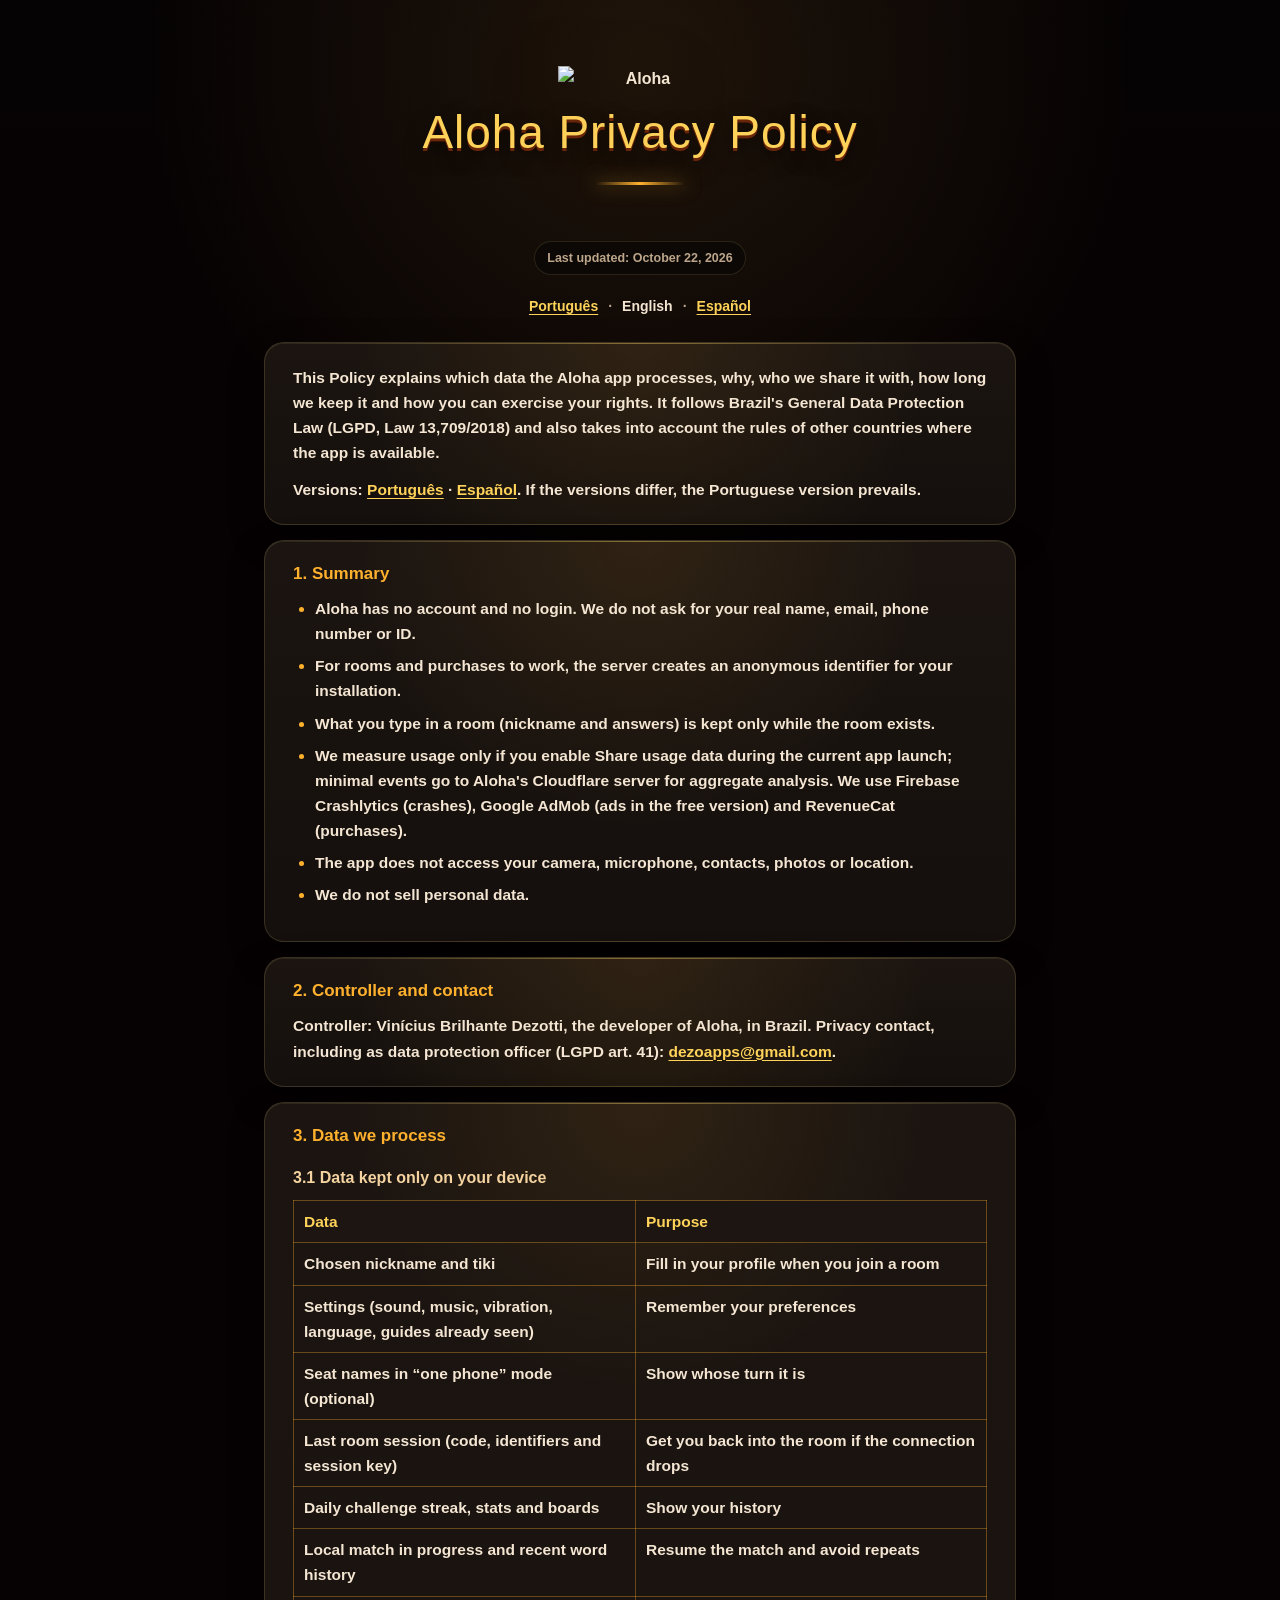
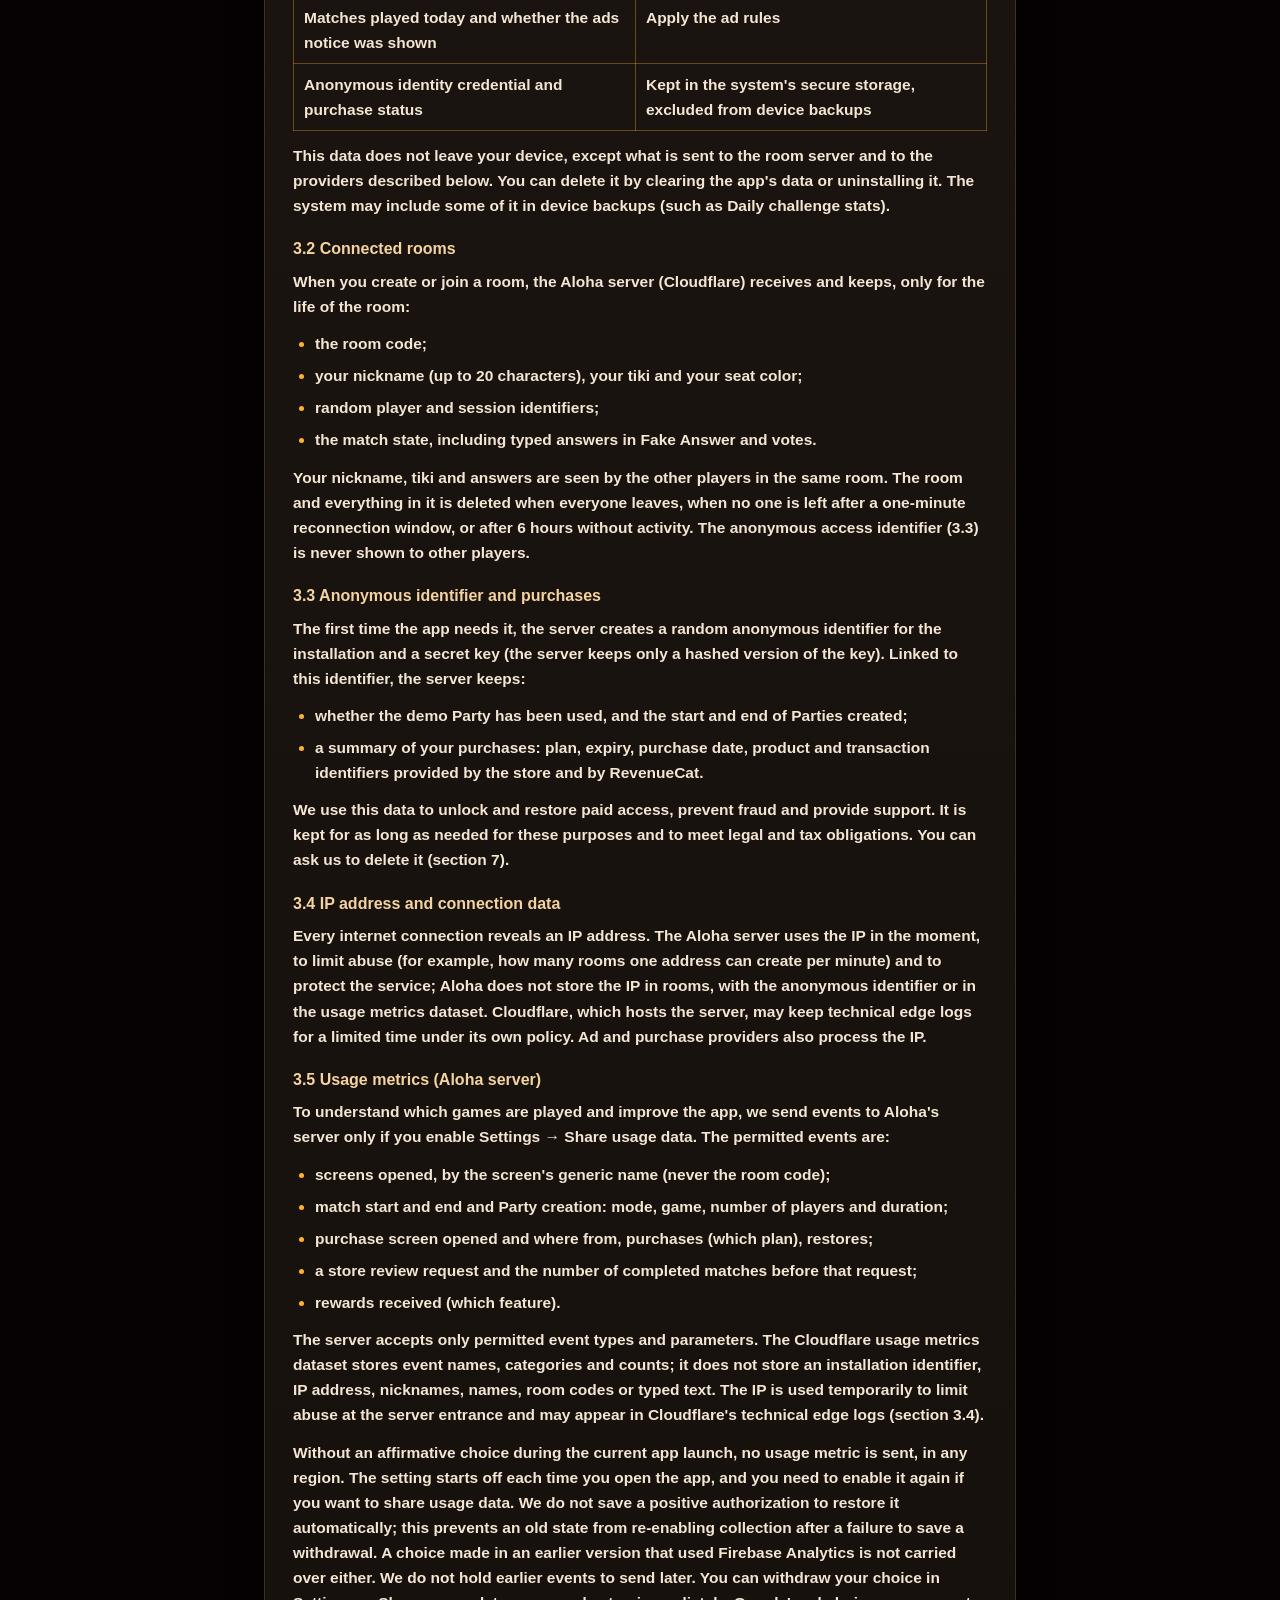
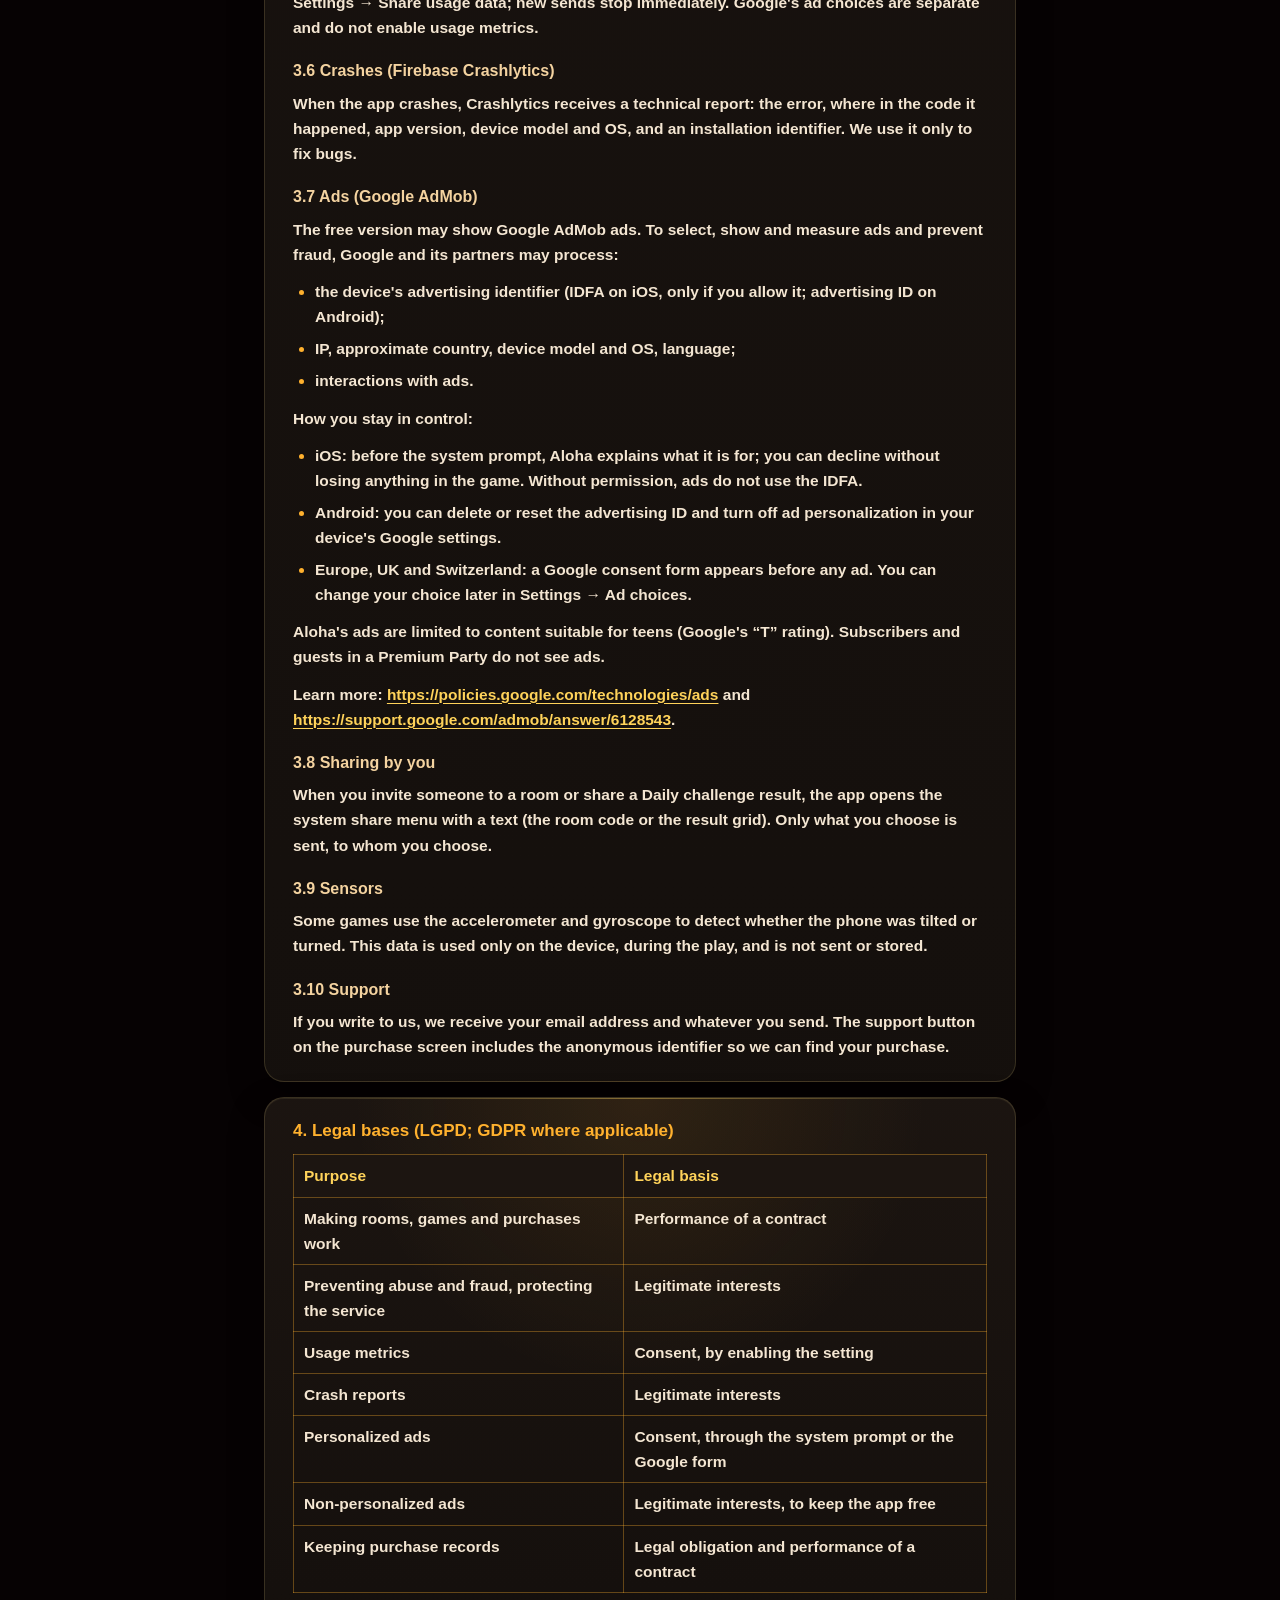
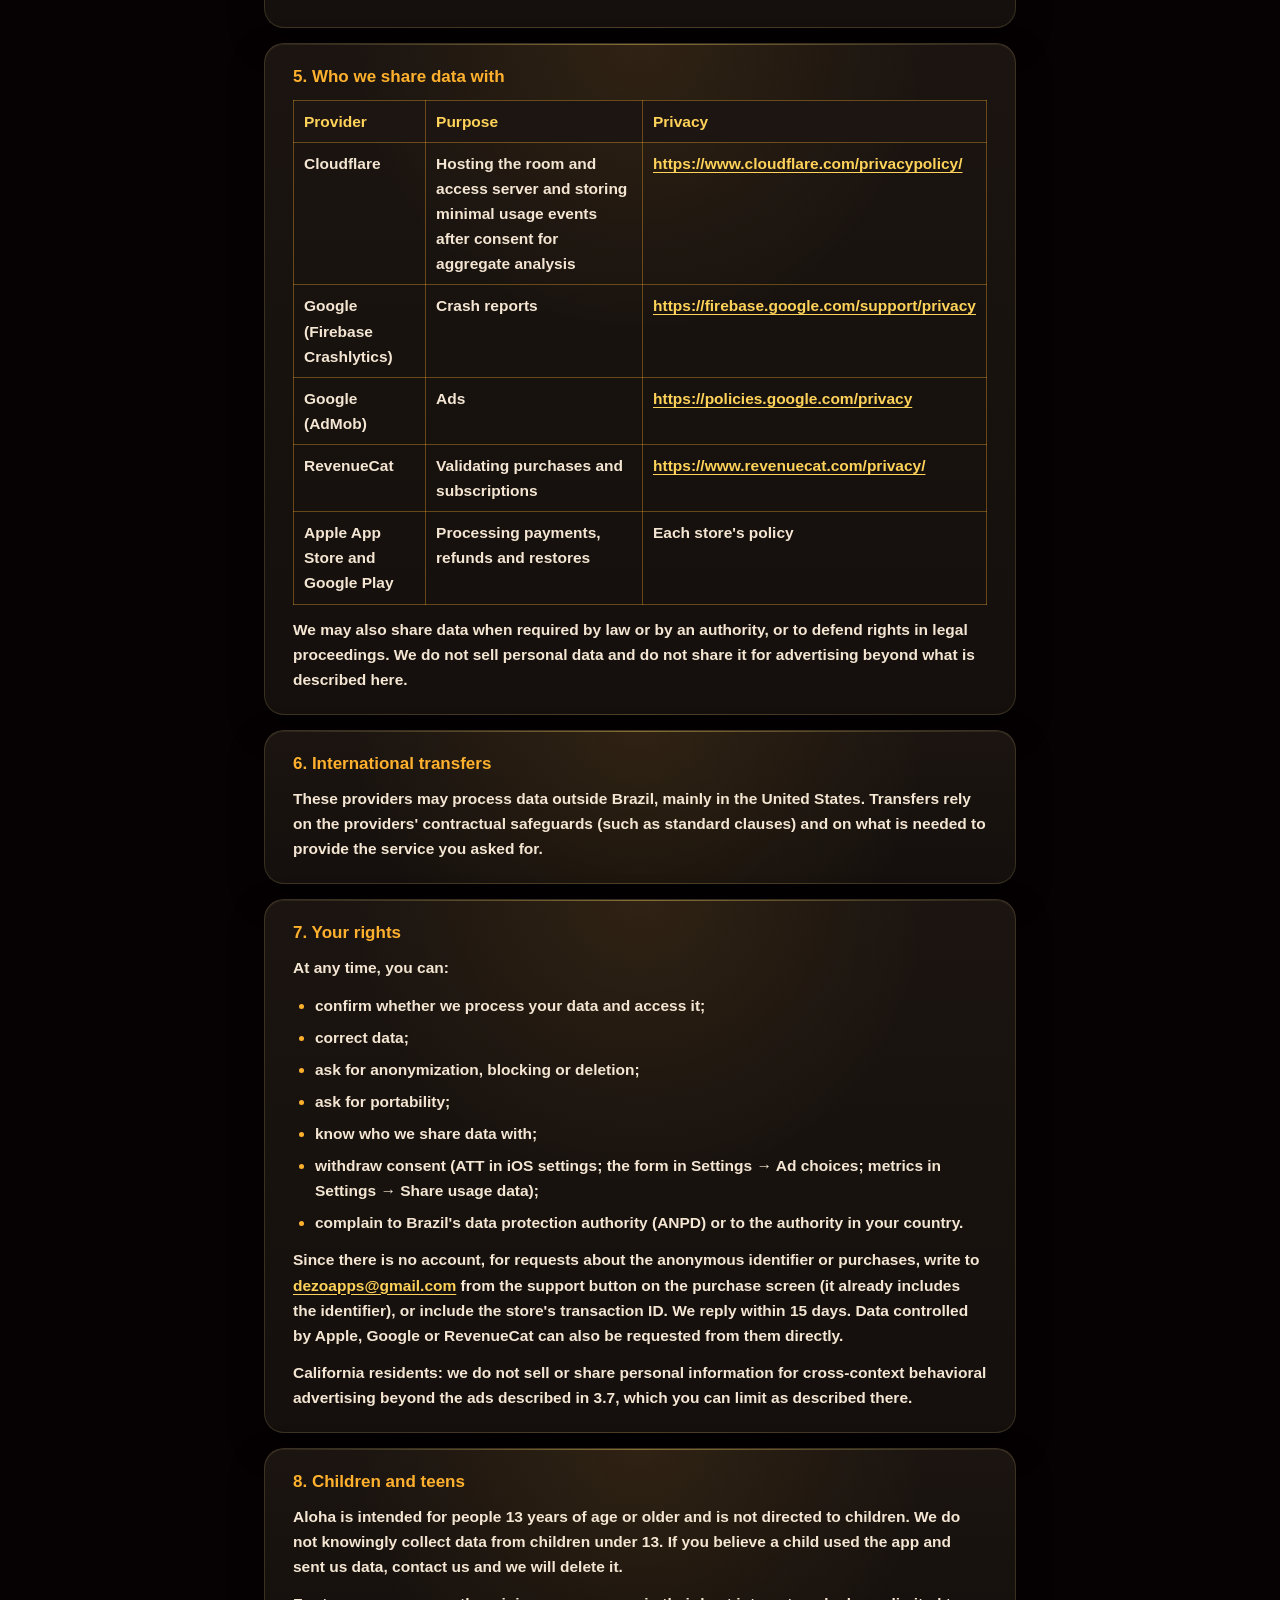
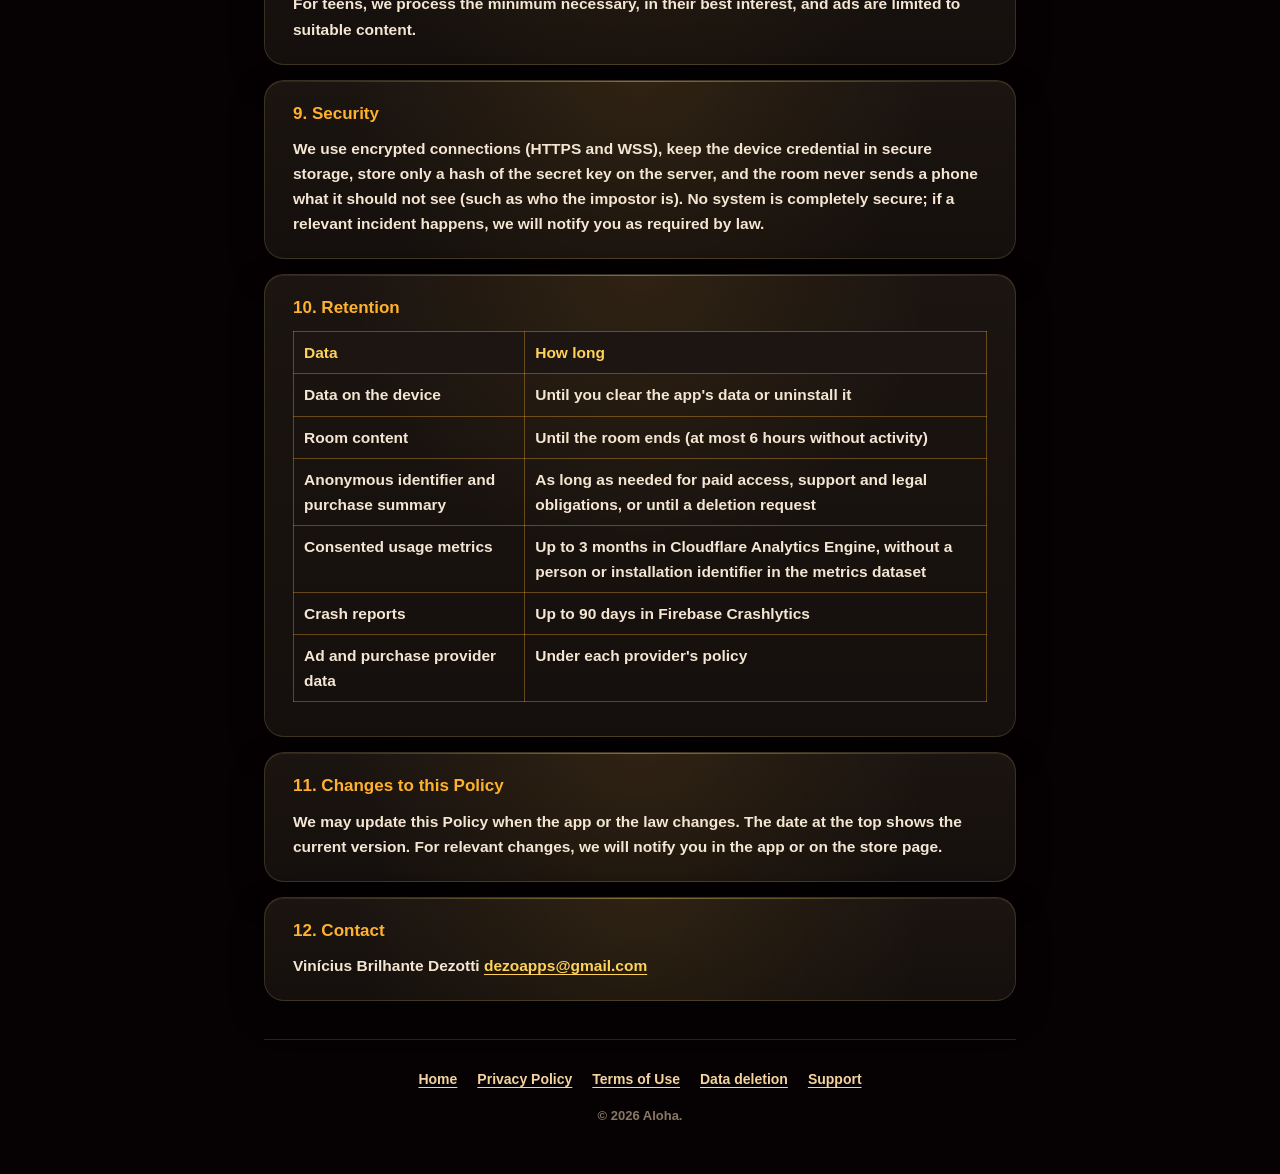
==== commit e0da59a9: "docs(privacy): inclui métrica do pedido de avaliação" ====
--- a/privacy-policy/en/index.html
+++ b/privacy-policy/en/index.html
@@ -113,6 +113,7 @@
       <li>screens opened, by the screen's generic name (never the room code);</li>
       <li>match start and end and Party creation: mode, game, number of players and duration;</li>
       <li>purchase screen opened and where from, purchases (which plan), restores;</li>
+      <li>a store review request and the number of completed matches before that request;</li>
       <li>rewards received (which feature).</li>
       </ul>
       <p>The server accepts only permitted event types and parameters. The Cloudflare usage metrics dataset stores event names, categories and counts; it <strong>does not store an installation identifier, IP address, nicknames, names, room codes or typed text</strong>. The IP is used temporarily to limit abuse at the server entrance and may appear in Cloudflare's technical edge logs (section 3.4).</p>
